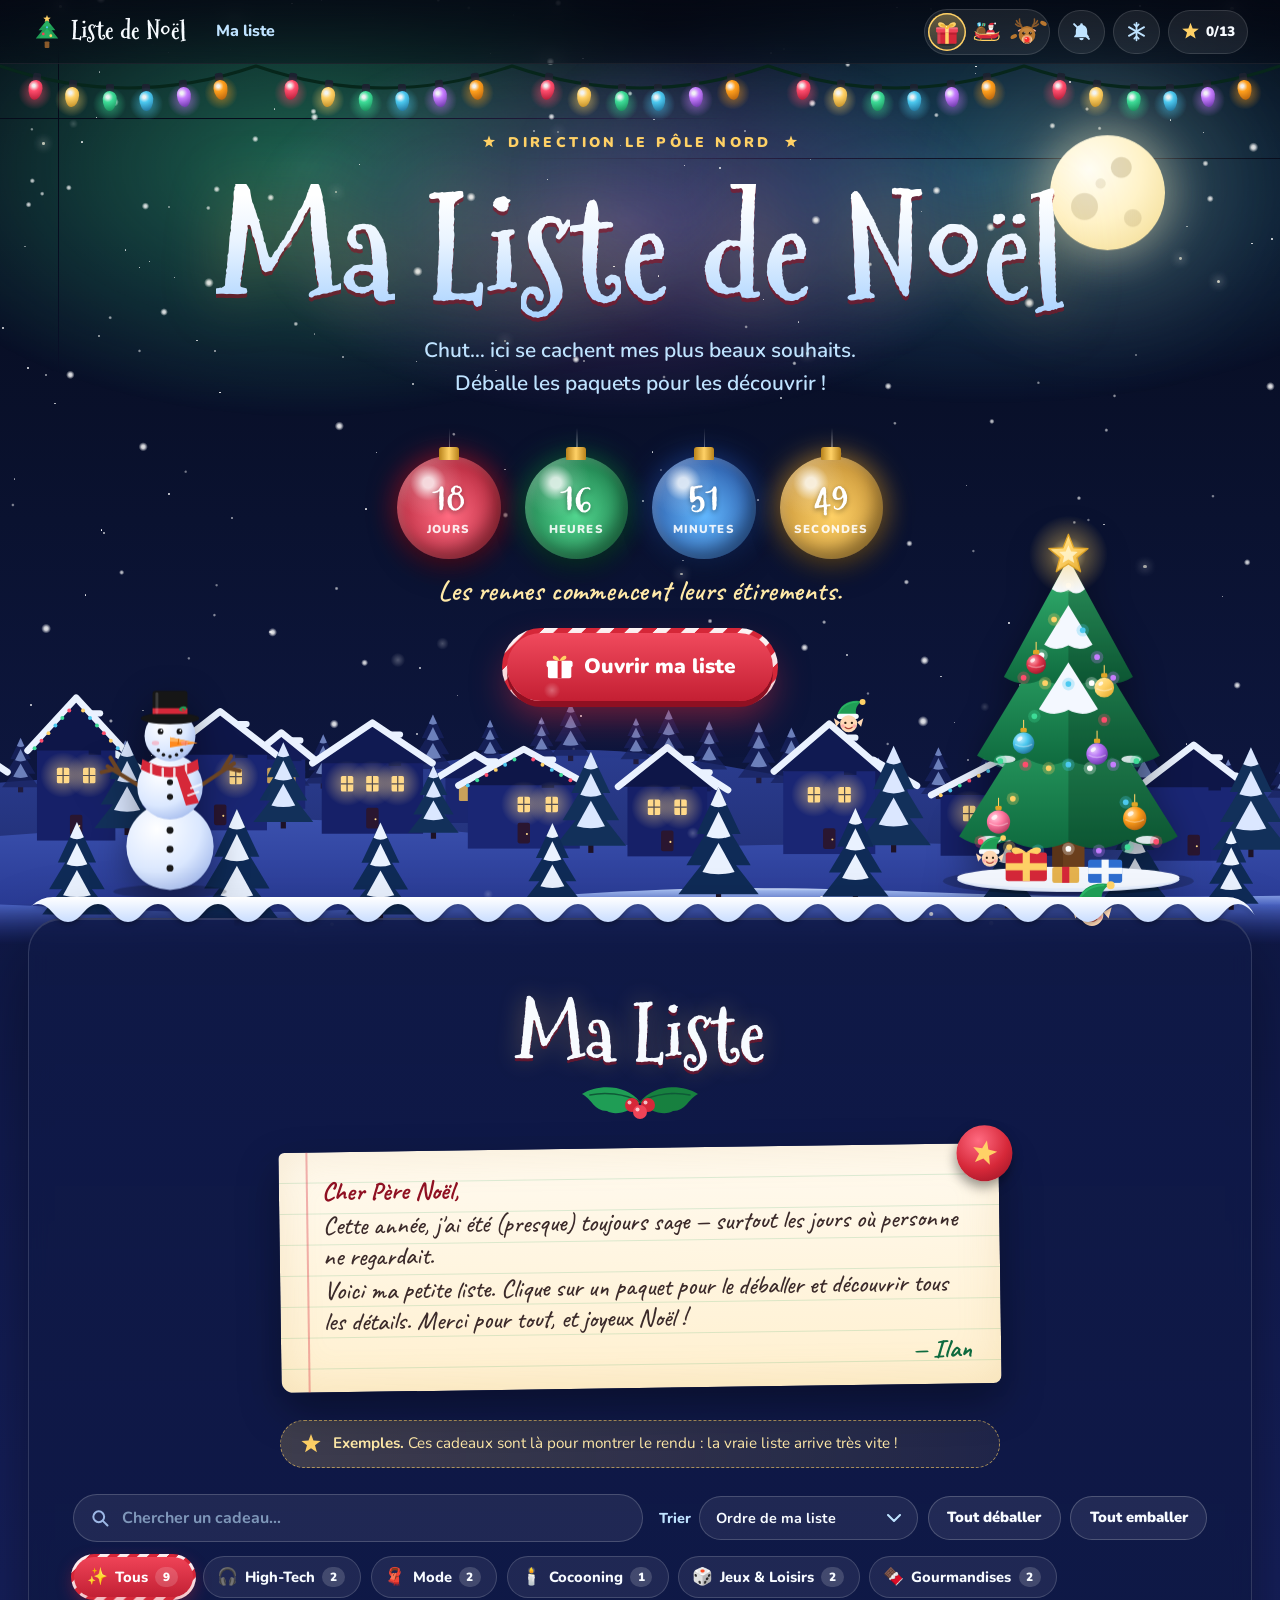
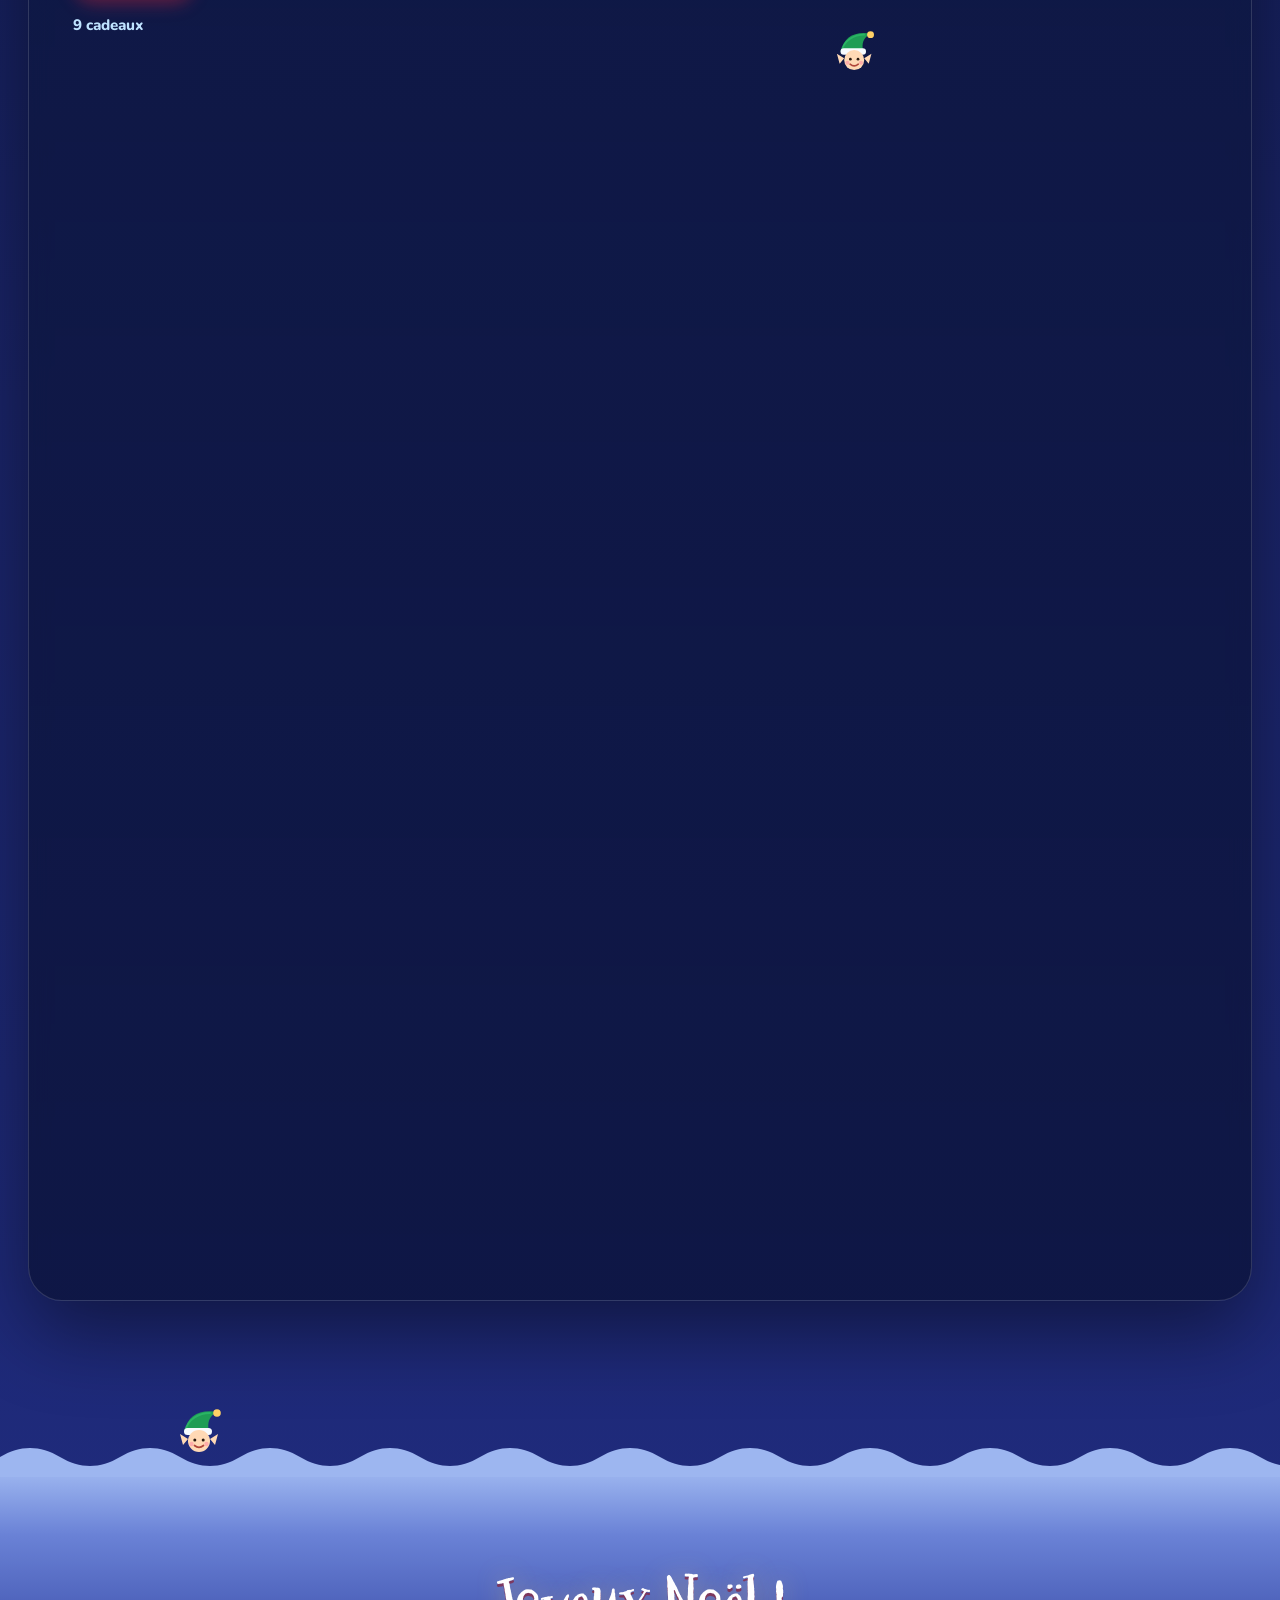
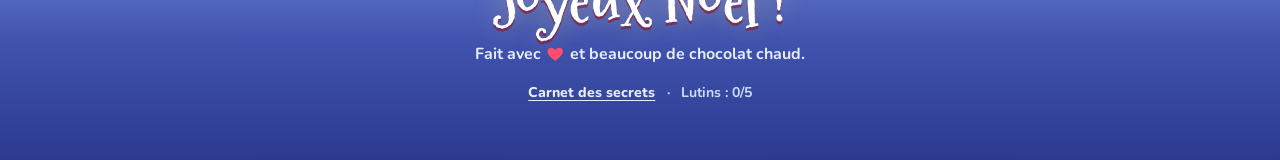
==== index.html @ bf103870 "add first elements" ====
<!doctype html>
<html lang="fr">
<head>
  <meta charset="utf-8">
  <meta name="viewport" content="width=device-width, initial-scale=1, viewport-fit=cover">
  <title>Ma Liste de Noël</title>
  <meta name="description" content="Ma liste de Noël version féerique : déballe les paquets pour découvrir mes envies !">
  <meta name="theme-color" content="#0a1230">
  <meta property="og:type" content="website">
  <meta property="og:locale" content="fr_FR">
  <meta property="og:title" content="Ma Liste de Noël">
  <meta property="og:description" content="Déballe les paquets pour découvrir mes envies de Noël !">
  <meta name="color-scheme" content="dark">
  <link rel="icon" type="image/svg+xml" href="assets/favicon.svg">

  <link rel="preload" href="assets/fonts/mountains-700.woff2" as="font" type="font/woff2" crossorigin>
  <link rel="preload" href="assets/fonts/nunito.woff2" as="font" type="font/woff2" crossorigin>
  <link rel="stylesheet" href="css/base.css">
  <link rel="stylesheet" href="css/scene.css">
  <link rel="stylesheet" href="css/ui.css">
  <script>document.documentElement.className += ' js';</script>
</head>
<body>
  <a class="skip-link" href="#liste">Aller directement à la liste</a>

  <!-- ============ DÉCOR DE FOND (fixe) ============ -->
  <div class="sky" aria-hidden="true">
    <div class="aurora"><i class="a1"></i><i class="a2"></i><i class="a3"></i></div>
    <div class="stars" id="stars"></div>
  </div>
  <canvas class="snow snow-back" id="snow-back" aria-hidden="true"></canvas>
  <div class="rudolph-glow" id="rudolph-glow" aria-hidden="true"></div>
  <div class="mood mood-grinch" id="mood-grinch" aria-hidden="true"></div>
  <div class="mood mood-disco" id="mood-disco" aria-hidden="true"></div>
  <div class="mood mood-blizzard" id="mood-blizzard" aria-hidden="true"></div>

  <!-- ============ BARRE DU HAUT ============ -->
  <header class="topbar" id="topbar">
    <a class="brand" href="#haut" aria-label="Retour en haut de la page">
      <span class="brand-ico" id="brand-ico" aria-hidden="true"></span>
      <span class="brand-txt">Liste de Noël</span>
    </a>

    <nav class="topnav" aria-label="Navigation principale">
      <a href="#liste" class="nav-link">Ma liste</a>
    </nav>

    <div class="tools">
      <div class="cursor-switch" role="radiogroup" aria-label="Choisir mon curseur">
        <button type="button" role="radio" aria-checked="false" data-cursor="gift" aria-label="Curseur : cadeau" title="Curseur : cadeau"></button>
        <button type="button" role="radio" aria-checked="false" data-cursor="sleigh" aria-label="Curseur : traîneau" title="Curseur : traîneau"></button>
        <button type="button" role="radio" aria-checked="false" data-cursor="reindeer" aria-label="Curseur : renne" title="Curseur : renne"></button>
      </div>
      <button type="button" class="tool" id="btn-sound" aria-pressed="false" aria-label="Activer le son" title="Son (clochettes)"></button>
      <button type="button" class="tool" id="btn-calm" aria-pressed="false" aria-label="Mode calme" title="Mode calme : réduit les animations"></button>
      <button type="button" class="tool tool-secrets" id="btn-secrets" aria-label="Ouvrir le carnet des secrets" title="Carnet des secrets">
        <span class="tool-ico" id="secrets-ico" aria-hidden="true"></span>
        <span class="tool-count" id="secrets-count">0/0</span>
      </button>
    </div>
  </header>
  <div class="garland" id="garland" aria-hidden="true"></div>

  <main id="contenu">
    <!-- ============ HÉROS ============ -->
    <section class="hero" id="haut" aria-labelledby="title">
      <div class="moon" id="moon" role="button" tabindex="0" aria-label="La lune" data-depth="-5" data-cursor-label="Touche-moi…">
        <span class="moon-sil" id="moon-sil" aria-hidden="true"></span>
      </div>

      <div class="hero-content">
        <p class="kicker">
          <span class="kicker-star" data-art="star"></span>
          <span id="kicker">Direction le pôle Nord</span>
          <span class="kicker-star" data-art="star"></span>
        </p>
        <h1 class="title" id="title">Ma Liste de Noël</h1>
        <p class="subtitle" id="subtitle">Chut… ici se cachent mes plus beaux souhaits.</p>

        <div class="countdown" id="countdown" role="timer" aria-label="Compte à rebours avant Noël"></div>
        <p class="count-msg" id="count-msg"></p>

        <div class="hero-cta">
          <a class="btn btn-candy" id="cta" href="#liste">
            <span class="btn-ico" data-art="giftIcon" aria-hidden="true"></span>
            <span>Ouvrir ma liste</span>
          </a>
        </div>
      </div>

      <div class="scene" id="scene">
        <div class="layer layer-village" id="layer-village" data-depth="6" aria-hidden="true"></div>
        <div class="prop prop-snowman" id="snowman" data-depth="16"></div>
        <div class="prop prop-tree" id="tree" data-depth="18"></div>
        <div class="bubble" id="bubble" role="status" aria-live="polite"></div>
      </div>
    </section>

    <!-- ============ LA LISTE ============ -->
    <section class="liste" id="liste" aria-labelledby="liste-titre">
      <div class="panel" id="panel">
        <div class="snowcap" aria-hidden="true"></div>
        <button type="button" class="elf elf-panel" data-elf="panel" aria-label="Un lutin se cache ici !"></button>

        <header class="panel-head reveal">
          <h2 class="h2" id="liste-titre">Ma Liste</h2>
          <div class="holly-divider" data-art="holly" aria-hidden="true"></div>
        </header>

        <div class="letter reveal" id="letter"></div>

        <div class="demo-banner" id="demo-banner" hidden></div>

        <div class="toolbar reveal" id="toolbar">
          <label class="search">
            <span class="sr-only">Chercher un cadeau</span>
            <span class="search-ico" data-art="search" aria-hidden="true"></span>
            <input type="search" id="q" placeholder="Chercher un cadeau…" autocomplete="off" spellcheck="false">
          </label>
          <div class="chips" id="chips" role="group" aria-label="Filtrer par catégorie"></div>
          <div class="tool-row">
            <label class="select">
              <span>Trier</span>
              <select id="sort">
                <option value="original">Ordre de ma liste</option>
                <option value="priorite">Mes plus grandes envies</option>
                <option value="prix-asc">Prix croissant</option>
                <option value="prix-desc">Prix décroissant</option>
                <option value="nom">De A à Z</option>
              </select>
            </label>
            <button type="button" class="btn btn-small btn-ghost" id="unwrap-all">Tout déballer</button>
            <button type="button" class="btn btn-small btn-ghost" id="wrap-all">Tout emballer</button>
          </div>
        </div>

        <p class="count" id="count" aria-live="polite"></p>
        <div class="grid" id="grid"></div>
        <div class="empty" id="empty" hidden></div>
      </div>
    </section>
  </main>

  <!-- ============ PIED DE PAGE ============ -->
  <footer class="footer" id="footer">
    <div class="footer-snow" aria-hidden="true"></div>
    <div class="footer-inner">
      <p class="footer-title">Joyeux Noël&nbsp;!</p>
      <p class="footer-text">Fait avec <span class="heart" data-art="heart" aria-label="amour"></span> et beaucoup de chocolat chaud.</p>
      <p class="footer-small">
        <button type="button" class="link" id="footer-secrets">Carnet des secrets</button>
        <span aria-hidden="true">·</span>
        <span id="elf-count">Lutins : 0/0</span>
      </p>
    </div>
    <button type="button" class="elf elf-footer" data-elf="footer" aria-label="Un lutin se cache ici !"></button>
  </footer>

  <button type="button" class="to-top" id="to-top" aria-label="Remonter en haut" data-cursor-label="Hop, là-haut !"></button>

  <!-- ============ COUCHES AVANT (neige, effets, messages) ============ -->
  <canvas class="snow snow-front" id="snow-front" aria-hidden="true"></canvas>
  <div class="flight" id="flight" aria-hidden="true"></div>
  <canvas id="fx" aria-hidden="true"></canvas>
  <div class="toasts" id="toasts" role="status" aria-live="polite"></div>

  <!-- Carnet des secrets : un calque classique (et non un <dialog> natif) pour que notre curseur reste visible devant -->
  <div class="secrets-overlay" id="secrets-overlay" hidden>
    <div class="secrets-backdrop" id="secrets-backdrop"></div>
    <section class="secrets" id="secrets-dialog" role="dialog" aria-modal="true" aria-labelledby="secrets-title" tabindex="-1">
      <header class="secrets-head">
        <h2 id="secrets-title">Carnet des secrets</h2>
        <button type="button" class="icon-btn" id="secrets-close" aria-label="Fermer le carnet">×</button>
      </header>
      <p class="secrets-intro">Le Père Noël a caché des surprises un peu partout sur ce site. Arriveras-tu à toutes les trouver&nbsp;?</p>
      <div class="secrets-progress">
        <div class="bar"><i id="secrets-bar"></i></div>
        <span id="secrets-progress-txt">0 / 0</span>
      </div>
      <ul class="secrets-list" id="secrets-list"></ul>
      <div class="secrets-foot">
        <button type="button" class="link" id="secrets-reset">Tout réinitialiser</button>
      </div>
    </section>
  </div>

  <noscript>
    <p class="noscript">Ce site féerique a besoin de JavaScript pour que la magie opère. Active-le et reviens&nbsp;! 🎄</p>
  </noscript>

  <!-- Contenu de la liste (le seul fichier à modifier) -->
  <script src="data/ma-liste.js"></script>
  <!-- Moteur du site -->
  <script src="js/core.js"></script>
  <script src="js/audio.js"></script>
  <script src="js/art.js"></script>
  <script src="js/fx.js"></script>
  <script src="js/cursor.js"></script>
  <script src="js/scene.js"></script>
  <script src="js/liste.js"></script>
  <script src="js/secrets.js"></script>
  <script src="js/main.js"></script>
</body>
</html>
---- css/base.css ----
/* ==========================================================================
   BASE — polices, couleurs, reset, accessibilité
   ========================================================================== */

/* Polices auto-hébergées (aucune requête externe) */
@font-face {
  font-family: 'Mountains of Christmas';
  font-style: normal; font-weight: 400; font-display: swap;
  src: url('../assets/fonts/mountains-400.woff2') format('woff2');
}
@font-face {
  font-family: 'Mountains of Christmas';
  font-style: normal; font-weight: 700; font-display: swap;
  src: url('../assets/fonts/mountains-700.woff2') format('woff2');
}
@font-face {
  font-family: 'Nunito';
  font-style: normal; font-weight: 400 900; font-display: swap;
  src: url('../assets/fonts/nunito.woff2') format('woff2');
}
@font-face {
  font-family: 'Caveat';
  font-style: normal; font-weight: 500 700; font-display: swap;
  src: url('../assets/fonts/caveat.woff2') format('woff2');
}

:root {
  /* Nuit */
  --night-0: #050914;
  --night-1: #0a1230;
  --night-2: #121c52;
  --night-3: #1a2468;
  --night-4: #202c80;

  /* Couleurs de Noël */
  --red: #d62839;
  --red-light: #ef4357;
  --red-deep: #8f1022;
  --green: #1f9d55;
  --green-deep: #0e5a37;
  --gold: #ffd166;
  --gold-deep: #e0a526;
  --snow: #f7fbff;
  --ice: #bfe3ff;
  --ice-dim: #9db8e6;
  --paper: #fff6e0;
  --ink: #0d1330;

  /* Verre dépoli */
  --glass: rgba(10, 18, 48, .58);
  --glass-strong: rgba(10, 18, 48, .82);
  --glass-line: rgba(255, 255, 255, .14);

  /* Typo */
  --font-title: 'Mountains of Christmas', 'Segoe Script', 'Comic Sans MS', cursive;
  --font-body: 'Nunito', system-ui, -apple-system, 'Segoe UI', Roboto, 'Helvetica Neue', Arial, sans-serif;
  --font-hand: 'Caveat', 'Segoe Print', 'Bradley Hand', cursive;

  --header-h: 64px;
  --radius: 22px;
  --ease-pop: cubic-bezier(.3, 1.5, .5, 1);
}

*, *::before, *::after { box-sizing: border-box; }

html {
  scroll-behavior: smooth;
  scroll-padding-top: calc(var(--header-h) + 24px);
  -webkit-text-size-adjust: 100%;
  background: var(--night-4);
}

body {
  margin: 0;
  min-height: 100vh;
  font-family: var(--font-body);
  font-size: 1rem;
  line-height: 1.55;
  color: var(--snow);
  /* Le ciel descend de la nuit noire jusqu'au bleu de la neige au crépuscule */
  background-color: var(--night-4);
  background-image: linear-gradient(180deg,
    var(--night-0) 0,
    var(--night-1) 520px,
    var(--night-2) 1150px,
    var(--night-3) 2000px,
    var(--night-4) 100%);
  background-repeat: no-repeat;
  overflow-x: hidden;
  -webkit-font-smoothing: antialiased;
  scrollbar-color: #3b4aa8 var(--night-1);
}

img, svg, canvas { display: block; max-width: 100%; }
button { font: inherit; color: inherit; background: none; border: 0; padding: 0; margin: 0; cursor: pointer; }
a { color: inherit; }
h1, h2, h3, p { margin: 0; }
ul { margin: 0; padding: 0; list-style: none; }

::selection { background: var(--gold); color: var(--ink); }

:focus-visible {
  outline: 3px solid var(--gold);
  outline-offset: 3px;
  border-radius: 8px;
}

.sr-only {
  position: absolute; width: 1px; height: 1px; margin: -1px; padding: 0;
  overflow: hidden; clip: rect(0 0 0 0); white-space: nowrap; border: 0;
}

.skip-link {
  position: fixed; left: 12px; top: -80px; z-index: 10001;
  background: var(--gold); color: var(--ink); font-weight: 800;
  padding: .7rem 1.1rem; border-radius: 999px; text-decoration: none;
  transition: top .2s;
}
.skip-link:focus { top: 12px; }

.noscript {
  position: fixed; inset: 0; z-index: 9999; display: grid; place-items: center;
  background: var(--night-1); color: var(--snow); text-align: center; padding: 2rem;
  font-size: 1.3rem;
}

/* --------------------------------------------------------------------------
   Curseur personnalisé : on ne cache le vrai curseur que si le nôtre est prêt
   -------------------------------------------------------------------------- */
html.has-cursor, html.has-cursor * { cursor: none !important; }
html.has-cursor input[type="search"],
html.has-cursor input[type="text"],
html.has-cursor textarea { cursor: text !important; }

/* --------------------------------------------------------------------------
   Mode calme : on coupe (presque) toutes les animations
   -------------------------------------------------------------------------- */
html.calm *, html.calm *::before, html.calm *::after {
  animation-duration: .001ms !important;
  animation-delay: 0s !important;
  animation-iteration-count: 1 !important;
  transition-duration: .001ms !important;
  transition-delay: 0s !important;
  scroll-behavior: auto !important;
}
---- css/scene.css ----
/* ==========================================================================
   SCENE — ciel étoilé, aurore, neige, village, sapin, guirlande, traîneau
   ========================================================================== */

/* ---------- Ciel (fixe, derrière tout) ---------- */
.sky { position: fixed; inset: 0; z-index: 0; pointer-events: none; overflow: hidden; }

.aurora { position: absolute; left: 0; right: 0; top: 0; height: 75vh; mix-blend-mode: screen; }
.aurora i { position: absolute; border-radius: 50%; will-change: transform, opacity; }
.aurora .a1 {
  left: -12%; top: -14%; width: 72vw; height: 58vh;
  background: radial-gradient(ellipse at 50% 50%, rgba(61, 220, 151, .42), rgba(61, 220, 151, 0) 68%);
  animation: aur1 22s ease-in-out infinite alternate;
}
.aurora .a2 {
  right: -16%; top: -8%; width: 78vw; height: 52vh;
  background: radial-gradient(ellipse at 50% 50%, rgba(76, 201, 240, .34), rgba(76, 201, 240, 0) 68%);
  animation: aur2 28s ease-in-out infinite alternate;
}
.aurora .a3 {
  left: 18%; top: 2%; width: 62vw; height: 46vh;
  background: radial-gradient(ellipse at 50% 50%, rgba(199, 125, 255, .3), rgba(199, 125, 255, 0) 68%);
  animation: aur3 34s ease-in-out infinite alternate;
}
@keyframes aur1 { 0% { transform: translate3d(-6%, 0, 0) scale(1, .9) rotate(-5deg); opacity: .5; } 100% { transform: translate3d(12%, 7%, 0) scale(1.2, 1.1) rotate(7deg); opacity: 1; } }
@keyframes aur2 { 0% { transform: translate3d(8%, 2%, 0) scale(1.1, 1) rotate(4deg); opacity: .9; } 100% { transform: translate3d(-12%, 8%, 0) scale(.9, 1.2) rotate(-6deg); opacity: .45; } }
@keyframes aur3 { 0% { transform: translate3d(-10%, 4%, 0) scale(1, 1) rotate(3deg); opacity: .4; } 100% { transform: translate3d(14%, -2%, 0) scale(1.25, .95) rotate(-4deg); opacity: .95; } }

.stars { position: absolute; inset: 0; }
.stars i {
  position: absolute; border-radius: 50%; background: #fff;
  opacity: var(--o, .8);
  animation: twinkle var(--d, 4s) ease-in-out infinite;
}
.stars i.big { box-shadow: 0 0 8px 2px rgba(255, 255, 255, .55); background: #fffbe6; }
@keyframes twinkle {
  0%, 100% { opacity: var(--o, .8); transform: scale(1); }
  50% { opacity: .12; transform: scale(.65); }
}

/* ---------- Neige (deux couches) ---------- */
.snow { position: fixed; left: 0; top: 0; width: 100%; height: 100%; pointer-events: none; }
.snow-back { z-index: 1; }
.snow-front { z-index: 40; }

/* Canvas des particules : au-dessus de tout, sans gêner les clics */
#fx { position: fixed; left: 0; top: 0; width: 100%; height: 100%; z-index: 60; pointer-events: none; }

main, .footer { position: relative; z-index: 2; }

/* ---------- Ambiances (easter eggs) ---------- */
.mood { position: fixed; inset: 0; pointer-events: none; opacity: 0; transition: opacity .9s ease; }
.mood.on { opacity: 1; }
.mood-grinch { z-index: 45; background: #35ff72; mix-blend-mode: color; }
.mood-grinch.on { opacity: .55; }
.mood-disco {
  z-index: 44; mix-blend-mode: screen;
  background:
    radial-gradient(circle at 12% 8%, rgba(255, 77, 109, .34), transparent 46%),
    radial-gradient(circle at 88% 14%, rgba(76, 201, 240, .34), transparent 46%),
    radial-gradient(circle at 50% 96%, rgba(255, 209, 102, .3), transparent 52%);
}
.mood-disco.on { animation: disco-hue .9s linear infinite; }
@keyframes disco-hue { from { filter: hue-rotate(0deg); } to { filter: hue-rotate(360deg); } }
.mood-blizzard {
  z-index: 46;
  background: radial-gradient(ellipse at 50% 45%, rgba(255, 255, 255, 0) 28%, rgba(222, 236, 255, .5) 100%);
}

.rudolph-glow {
  position: fixed; left: 0; top: 0; width: 560px; height: 560px; margin: -280px 0 0 -280px;
  z-index: 44; pointer-events: none; border-radius: 50%; mix-blend-mode: screen;
  background: radial-gradient(circle, rgba(255, 70, 70, .55) 0%, rgba(255, 40, 40, .22) 30%, rgba(255, 40, 40, 0) 66%);
  opacity: 0; transition: opacity .7s ease; will-change: transform;
}
.rudolph-glow.on { opacity: 1; animation: nose-flicker 1.4s ease-in-out infinite alternate; }
@keyframes nose-flicker { from { opacity: .75; } to { opacity: 1; } }

/* ---------- Lune ---------- */
.moon {
  position: absolute; z-index: 3;
  top: calc(var(--header-h) + clamp(52px, 8vh, 96px)); right: clamp(18px, 9vw, 160px);
  width: clamp(70px, 9vw, 128px); aspect-ratio: 1; border-radius: 50%; overflow: hidden;
  background: radial-gradient(circle at 34% 30%, #fffef5 0%, #fff3c9 48%, #f1d98c 100%);
  box-shadow: 0 0 40px 8px rgba(255, 244, 200, .38), 0 0 120px 40px rgba(255, 240, 190, .2);
  animation: moon-glow 6s ease-in-out infinite alternate;
  will-change: transform;
}
.moon::before {
  content: ''; position: absolute; inset: 0; border-radius: 50%;
  background:
    radial-gradient(circle at 62% 28%, rgba(160, 140, 90, .30) 0 9%, transparent 10%),
    radial-gradient(circle at 30% 62%, rgba(160, 140, 90, .26) 0 12%, transparent 13%),
    radial-gradient(circle at 72% 72%, rgba(160, 140, 90, .22) 0 7%, transparent 8%),
    radial-gradient(circle at 44% 42%, rgba(160, 140, 90, .16) 0 5%, transparent 6%);
}
@keyframes moon-glow { from { box-shadow: 0 0 36px 6px rgba(255, 244, 200, .3), 0 0 110px 36px rgba(255, 240, 190, .15); } to { box-shadow: 0 0 48px 12px rgba(255, 244, 200, .46), 0 0 140px 50px rgba(255, 240, 190, .24); } }
.moon-sil { position: absolute; inset: 0; display: block; }
.moon-sil svg { position: absolute; left: 0; top: 22%; width: 150%; max-width: none; transform: translateX(-130%); }
.moon-sil.go svg { animation: moon-pass 3.4s ease-in-out forwards; }
@keyframes moon-pass { 0% { transform: translateX(-130%) rotate(7deg); } 100% { transform: translateX(110%) rotate(-7deg); } }

/* ---------- Scène du bas de page d'accueil ---------- */
.scene { position: absolute; left: 0; right: 0; bottom: 0; height: clamp(260px, 46vh, 520px); pointer-events: none; z-index: 2; }
.layer { position: absolute; left: -3%; right: -3%; bottom: 0; height: 100%; will-change: transform;
  -webkit-mask-image: linear-gradient(to bottom, #000 90%, transparent 100%);
  mask-image: linear-gradient(to bottom, #000 90%, transparent 100%);
}
.village-svg { position: absolute; inset: 0; width: 100%; height: 100%; }
.layer .elf-g, .layer [data-elf] { pointer-events: auto; }

/* Les cadres du sapin et du bonhomme de neige ne captent pas les clics : seules leurs formes dessinées le font
   (sinon leurs coins vides bloqueraient ce qui se trouve derrière, comme un lutin sur un toit). */
.prop { position: absolute; pointer-events: none; will-change: transform; }
.prop svg * { pointer-events: auto; }
.prop-tree { right: clamp(6px, 6vw, 130px); bottom: 12%; width: clamp(140px, min(21vw, 38vh), 330px); }
.prop-snowman { left: clamp(6px, 7vw, 150px); bottom: 11.5%; width: clamp(92px, min(12.5vw, 23vh), 190px); }
.prop > svg { width: 100%; height: auto; overflow: visible; }
.tree-svg, .snowman-svg { filter: drop-shadow(0 12px 18px rgba(0, 0, 0, .4)); }

/* Village */
.win { animation: win-flicker 7s ease-in-out infinite; }
@keyframes win-flicker { 0%, 100% { opacity: 1; } 44% { opacity: .92; } 47% { opacity: .6; } 50% { opacity: 1; } 80% { opacity: .85; } }
.puff { fill: #cfdaf7; opacity: 0; transform-box: fill-box; transform-origin: center; animation: puff 5.2s ease-out infinite; }
@keyframes puff { 0% { opacity: 0; transform: translate(0, 0) scale(.5); } 12% { opacity: .55; } 100% { opacity: 0; transform: translate(18px, -56px) scale(2.5); } }
.bl { animation: bl 1.8s ease-in-out infinite; }
@keyframes bl { 0%, 100% { opacity: 1; } 50% { opacity: .22; } }
.sp { animation: dot-twinkle 3.4s ease-in-out infinite; }
@keyframes dot-twinkle { 0%, 100% { opacity: .12; } 50% { opacity: .95; } }

/* Sapin */
.tree-svg { cursor: pointer; transform-origin: 50% 100%; }
.tree-svg.shake { animation: tree-shake .85s ease-in-out; }
@keyframes tree-shake { 0%, 100% { transform: rotate(0); } 15% { transform: rotate(-3.2deg); } 30% { transform: rotate(2.8deg); } 45% { transform: rotate(-2.2deg); } 60% { transform: rotate(1.5deg); } 80% { transform: rotate(-.6deg); } }
.lt { animation: lt 2.4s ease-in-out var(--d, 0s) infinite; }
@keyframes lt { 0%, 100% { opacity: 1; } 50% { opacity: .18; } }
.bb { transform-box: fill-box; transform-origin: 50% 0; animation: bb-sway 4.8s ease-in-out infinite alternate; cursor: pointer; outline: none; transition: filter .2s; }
.bb:hover, .bb:focus-visible { filter: brightness(1.3) drop-shadow(0 0 5px rgba(255, 255, 255, .8)); }
.bb.ring { animation: bb-ring .9s ease-out; }
@keyframes bb-sway { from { transform: rotate(-3.5deg); } to { transform: rotate(3.5deg); } }
@keyframes bb-ring { 0% { transform: rotate(0); } 15% { transform: rotate(18deg) scale(1.2); } 35% { transform: rotate(-13deg) scale(1.1); } 55% { transform: rotate(7deg); } 75% { transform: rotate(-3deg); } 100% { transform: rotate(0); } }
.treestar { transform-box: fill-box; transform-origin: 50% 50%; animation: star-pulse 2.6s ease-in-out infinite; cursor: pointer; outline: none; }
.treestar.wish { animation: star-wish 1.1s ease-out; }
@keyframes star-pulse { 0%, 100% { transform: scale(1) rotate(0); } 50% { transform: scale(1.12) rotate(6deg); } }
@keyframes star-wish { 0% { transform: scale(1); } 30% { transform: scale(1.8) rotate(40deg); } 100% { transform: scale(1) rotate(0); } }
.star-halo { animation: halo 2.6s ease-in-out infinite; }
@keyframes halo { 0%, 100% { opacity: .55; } 50% { opacity: 1; } }

/* Bonhomme de neige */
.snowman-svg { cursor: pointer; transform-origin: 50% 100%; animation: sn-sway 6s ease-in-out infinite alternate; }
.snowman-svg.hop { animation: sn-hop .65s var(--ease-pop); }
@keyframes sn-sway { from { transform: rotate(-1.2deg); } to { transform: rotate(1.2deg); } }
@keyframes sn-hop { 0% { transform: translateY(0) scale(1, 1); } 25% { transform: translateY(0) scale(1.08, .9); } 55% { transform: translateY(-24px) scale(.95, 1.06); } 100% { transform: translateY(0) scale(1); } }
.sn-arm-r { transform-box: fill-box; transform-origin: 0% 100%; animation: sn-wave 4.5s ease-in-out infinite; }
@keyframes sn-wave { 0%, 58%, 100% { transform: rotate(0); } 66% { transform: rotate(-16deg); } 74% { transform: rotate(8deg); } 82% { transform: rotate(-12deg); } 90% { transform: rotate(4deg); } }
.snowman-svg:hover .sn-arm-r { animation-duration: .8s; }
.sn-tail { transform-box: fill-box; transform-origin: 0 0; animation: scarf 3s ease-in-out infinite alternate; }
@keyframes scarf { from { transform: rotate(-6deg); } to { transform: rotate(10deg); } }
.sn-eyes { transform-box: fill-box; transform-origin: center; animation: blink 5.5s infinite; }
@keyframes blink { 0%, 93%, 100% { transform: scaleY(1); } 96% { transform: scaleY(.1); } }
.sn-carrot { transform-box: fill-box; transform-origin: 0 50%; }
.sn-carrot.lost { animation: carrot-lost 2.6s ease-in-out; }
@keyframes carrot-lost {
  0% { transform: none; }
  14% { transform: translate(46px, -42px) rotate(38deg); }
  34% { transform: translate(120px, 70px) rotate(160deg); }
  54% { transform: translate(116px, 168px) rotate(230deg); }
  78% { transform: translate(60px, 58px) rotate(100deg); }
  100% { transform: none; }
}

.bubble {
  position: absolute; left: 56%; bottom: 98%; width: max-content; max-width: 220px; z-index: 6;
  padding: .6rem .85rem; border-radius: 16px; background: #fff; color: var(--ink);
  font-weight: 800; font-size: .9rem; line-height: 1.3; text-align: left;
  box-shadow: 0 8px 24px rgba(0, 0, 0, .4); pointer-events: none;
  opacity: 0; transform: translateY(8px) scale(.9); transform-origin: 0 100%;
  transition: opacity .25s ease, transform .35s var(--ease-pop);
}
.bubble::after { content: ''; position: absolute; left: 22px; bottom: -9px; border: 10px solid transparent; border-top-color: #fff; border-bottom: 0; }
.bubble.show { opacity: 1; transform: none; }

/* ---------- Guirlande lumineuse ---------- */
.garland { position: fixed; left: 0; right: 0; top: var(--header-h); height: 70px; z-index: 49; pointer-events: none; }
.garland svg { position: absolute; left: 0; top: 0; overflow: visible; max-width: none; }
.garland .wire { fill: none; stroke: #07261b; stroke-width: 3; stroke-linecap: round; }
.bulb {
  position: absolute; width: 16px; height: 24px; margin-left: -8px; pointer-events: auto;
  transform-origin: 50% 0; transform: rotate(var(--rot, 0deg)) scale(.2); opacity: 0;
  transition: transform .7s var(--ease-pop), opacity .4s ease;
}
body.ready .bulb { transform: rotate(var(--rot, 0deg)) scale(1); opacity: 1; transition-delay: calc(var(--i) * 28ms + 1s); }
.bulb::before { content: ''; position: absolute; left: 50%; top: -4px; width: 8px; height: 8px; margin-left: -4px; background: #1c2230; border-radius: 2px 2px 1px 1px; }
.bulb::after {
  content: ''; position: absolute; left: 1px; top: 3px; width: 14px; height: 20px;
  border-radius: 50% 50% 50% 50% / 38% 38% 62% 62%;
  background: radial-gradient(circle at 36% 30%, rgba(255, 255, 255, .92) 0 8%, var(--c) 32%, var(--c2) 100%);
}
.bulb .glow { position: absolute; left: -11px; top: -3px; width: 38px; height: 38px; border-radius: 50%; background: radial-gradient(circle, var(--c) 0%, transparent 62%); opacity: .6; mix-blend-mode: screen; pointer-events: none; }
.bulb.pop { animation: bulb-pop .55s var(--ease-pop); }
@keyframes bulb-pop { 40% { transform: rotate(var(--rot, 0deg)) scale(1.7); } }

.garland[data-mode="twinkle"] .glow { animation: tw 2.4s ease-in-out calc(var(--r) * -1s) infinite; }
.garland[data-mode="chase"] .glow { animation: chase 1.2s linear calc(var(--k) * -.3s) infinite; }
.garland[data-mode="steady"] .glow { opacity: .75; animation: none; }
.garland[data-mode="disco"] .bulb { animation: bulb-hue .9s linear calc(var(--r) * -1s) infinite; }
.garland[data-mode="disco"] .glow { animation: disco-flash .45s steps(1) calc(var(--r) * -1s) infinite; }
@keyframes tw { 0%, 100% { opacity: .8; } 50% { opacity: .15; } }
@keyframes chase { 0%, 22% { opacity: .95; } 26%, 100% { opacity: .08; } }
@keyframes disco-flash { 0% { opacity: 1; transform: scale(1.5); } 50% { opacity: .1; transform: scale(.7); } }
@keyframes bulb-hue { from { filter: hue-rotate(0deg); } to { filter: hue-rotate(360deg); } }

/* ---------- Traîneau du Père Noël ---------- */
.flight { position: fixed; left: 0; top: 0; z-index: 47; pointer-events: none; }
.flight-svg { display: block; position: absolute; left: 0; top: 0; overflow: visible; max-width: none; height: auto; pointer-events: auto; will-change: transform; filter: drop-shadow(0 8px 12px rgba(0, 0, 0, .4)); }
.nose-glow { animation: halo 1.2s ease-in-out infinite; }
.flight-svg.is-sil { filter: none; }

.shoot {
  position: fixed; z-index: 3; width: 150px; height: 2px; border-radius: 2px; pointer-events: none;
  transform-origin: 0 50%; background: linear-gradient(90deg, rgba(255, 255, 255, 0), rgba(255, 255, 255, .95));
  box-shadow: 0 0 10px 2px rgba(255, 255, 255, .45);
}

.skygift {
  position: fixed; left: 0; top: 0; z-index: 48; width: 58px; height: 58px; padding: 0;
  will-change: transform; filter: drop-shadow(0 8px 10px rgba(0, 0, 0, .45));
}
.skygift .spr { width: 100%; height: 100%; animation: gift-hint 1.4s ease-in-out infinite; }
.skygift.leaving { animation: gift-leave 1s ease-in forwards; }
@keyframes gift-hint { 0%, 100% { transform: scale(1); } 50% { transform: scale(1.12); } }
@keyframes gift-leave { to { opacity: 0; } }

/* ---------- Le grincheux vert ---------- */
.grinch { position: fixed; left: 50%; bottom: 0; z-index: 46; width: min(62vw, 380px); pointer-events: none; transform: translate(-50%, 108%); transition: transform .9s var(--ease-pop); }
.grinch.up { transform: translate(-50%, 6%); }
.grinch svg { width: 100%; height: auto; }
.grinch.up svg { transform-origin: 50% 100%; animation: grinch-peek 1.5s ease-in-out infinite alternate; }
@keyframes grinch-peek { from { transform: rotate(-3.5deg); } to { transform: rotate(3.5deg); } }

/* ---------- Lutins cachés ---------- */
.elf { position: absolute; padding: 0; width: 46px; height: 50px; transform-origin: 50% 100%; z-index: 1; }
.elf svg { width: 100%; height: 100%; overflow: visible; }
.elf-svg { overflow: visible; }
.elf-g { cursor: pointer; transform-box: fill-box; transform-origin: 50% 100%; }
.elf-bell { animation: bell-glint 7s ease-in-out infinite; transform-box: fill-box; transform-origin: center; }
@keyframes bell-glint { 0%, 86%, 100% { filter: none; transform: scale(1); } 91% { filter: drop-shadow(0 0 5px #fff) brightness(1.6); transform: scale(1.35); } 96% { filter: drop-shadow(0 0 2px #fff); transform: scale(1); } }
.elf.hop, .elf-g.hop { animation: elf-hop .7s var(--ease-pop); }
@keyframes elf-hop { 0% { transform: translateY(0); } 35% { transform: translateY(-18px) rotate(-8deg); } 70% { transform: translateY(0) rotate(5deg); } 100% { transform: none; } }
.elf.found svg, .elf-g.found { filter: drop-shadow(0 0 6px rgba(255, 209, 102, .95)); }
.elf-panel { top: -40px; right: 11%; z-index: 0; }
.elf-footer { top: 6px; left: 14%; width: 44px; height: 48px; z-index: 1; }
/* Le lutin des paquets se glisse derrière le 3e cadeau : seul son bonnet dépasse du bord du haut */
.elf-card { top: -25px; right: 15%; width: 40px; height: 44px; z-index: -1; }

@media (max-width: 640px) {
  .moon { top: calc(var(--header-h) + 4px); right: 10px; width: 52px; }
  .prop-tree { width: clamp(168px, 46vw, 230px); }
}
---- css/ui.css ----
/* ==========================================================================
   UI — barre du haut, héros, liste, cartes-cadeaux, pied de page, curseur
   ========================================================================== */

/* ---------- Animations utilitaires ---------- */
@keyframes rise { from { opacity: 0; transform: translateY(26px); } to { opacity: 1; transform: none; } }
@keyframes spin { to { transform: rotate(360deg); } }
@keyframes stripes { to { background-position: 28.28px 0; } }
@keyframes pulse { 0%, 100% { transform: scale(1); } 50% { transform: scale(1.06); } }

.reveal { transition: opacity .8s ease, transform .9s var(--ease-pop); }
.js .reveal:not(.gift) { opacity: 0; transform: translateY(26px); }
.js .reveal:not(.gift).in { opacity: 1; transform: none; }

/* ==========================================================================
   BARRE DU HAUT
   ========================================================================== */
.topbar {
  position: fixed; top: 0; left: 0; right: 0; height: var(--header-h); z-index: 50;
  display: flex; align-items: center; gap: .9rem;
  padding: 0 clamp(12px, 3vw, 32px);
  background: linear-gradient(180deg, rgba(5, 9, 20, .8), rgba(5, 9, 20, .4));
  -webkit-backdrop-filter: blur(10px); backdrop-filter: blur(10px);
  border-bottom: 1px solid rgba(255, 255, 255, .08);
  transition: background .3s, box-shadow .3s;
}
.topbar.scrolled { background: rgba(6, 11, 30, .86); box-shadow: 0 10px 30px rgba(0, 0, 0, .35); }
.garland { transition: opacity .5s ease; }
.topbar.scrolled ~ .garland { opacity: .42; }

.brand { display: flex; align-items: center; gap: .55rem; text-decoration: none; color: var(--snow); font-family: var(--font-title); font-weight: 700; font-size: 1.55rem; line-height: 1; white-space: nowrap; }
.brand-ico { width: 30px; height: 34px; transition: transform .4s var(--ease-pop); }
.brand-ico svg { width: 100%; height: 100%; }
.brand:hover .brand-ico { transform: rotate(-10deg) scale(1.12); }

.nav-link { display: inline-block; padding: .5rem 1rem; border-radius: 999px; text-decoration: none; font-weight: 800; color: var(--ice); transition: background .2s, color .2s; }
.nav-link:hover { background: rgba(255, 255, 255, .1); color: #fff; }

.tools { margin-left: auto; display: flex; align-items: center; gap: .5rem; }

.cursor-switch { display: flex; gap: 2px; padding: 3px; border-radius: 999px; background: rgba(255, 255, 255, .08); border: 1px solid rgba(255, 255, 255, .12); }
.cursor-switch button { width: 38px; height: 38px; border-radius: 50%; display: grid; place-items: center; transition: background .2s, transform .25s var(--ease-pop); }
.cursor-switch button svg { width: 28px; height: 28px; overflow: visible; }
.cursor-switch button:hover { transform: translateY(-2px) scale(1.08); background: rgba(255, 255, 255, .12); }
.cursor-switch button.is-on { background: linear-gradient(180deg, rgba(255, 209, 102, .34), rgba(255, 209, 102, .1)); box-shadow: inset 0 0 0 1.5px var(--gold); }

.tool { height: 44px; min-width: 44px; padding: 0 .75rem; border-radius: 999px; display: inline-flex; align-items: center; justify-content: center; gap: .4rem; background: rgba(255, 255, 255, .08); border: 1px solid rgba(255, 255, 255, .12); color: var(--ice); transition: background .2s, color .2s, transform .25s var(--ease-pop), box-shadow .3s; }
.tool svg { width: 21px; height: 21px; }
.tool:hover { background: rgba(255, 255, 255, .16); color: #fff; transform: translateY(-2px); }
.tool[aria-pressed="true"] { background: linear-gradient(180deg, rgba(255, 209, 102, .3), rgba(255, 209, 102, .1)); color: var(--gold); border-color: rgba(255, 209, 102, .6); }
.tool .slash { opacity: 0; transition: opacity .2s; }
#btn-sound[aria-pressed="false"] .slash, #btn-calm[aria-pressed="true"] .slash { opacity: 1; }
.tool-secrets { color: var(--gold); }
.tool-secrets .tool-ico svg { width: 19px; height: 19px; display: block; }
.tool-count { font-weight: 900; font-size: .85rem; color: var(--snow); font-variant-numeric: tabular-nums; }
.tool-secrets.has-all { box-shadow: 0 0 22px rgba(255, 209, 102, .65); border-color: var(--gold); }

/* ==========================================================================
   HÉROS
   ========================================================================== */
.hero {
  position: relative; display: flex; justify-content: center;
  min-height: 100vh; min-height: 100svh;
  padding: calc(var(--header-h) + clamp(46px, 7.5vh, 90px)) 18px clamp(150px, 27vh, 300px);
  overflow: hidden;
}
.hero-content { position: relative; z-index: 5; display: flex; flex-direction: column; align-items: center; text-align: center; max-width: 1000px; pointer-events: none; }
/* Le bloc d'accueil laisse passer les clics (sinon il cache le décor derrière, lutins compris) */
.hero-content > * { pointer-events: auto; }
.js .hero-content > * { opacity: 0; }
body.ready .hero-content > * { opacity: 1; animation: rise .95s var(--ease-pop) both; }
body.ready .hero-content > :nth-child(1) { animation-delay: .1s; }
body.ready .hero-content > :nth-child(2) { animation-delay: .25s; }
body.ready .hero-content > :nth-child(3) { animation-delay: .5s; }
body.ready .hero-content > :nth-child(4) { animation-delay: .65s; }
body.ready .hero-content > :nth-child(5) { animation-delay: .8s; }
body.ready .hero-content > :nth-child(6) { animation-delay: .95s; }

.kicker { display: inline-flex; align-items: center; gap: .8rem; font-weight: 900; letter-spacing: .24em; text-transform: uppercase; font-size: clamp(.7rem, 1.6vw, .88rem); color: var(--gold); }
.kicker-star { width: 14px; height: 14px; display: block; animation: spin 9s linear infinite; }
.kicker-star svg { width: 100%; height: 100%; }

.title {
  font-family: var(--font-title); font-weight: 700; font-size: clamp(3.2rem, min(11.5vw, 15.5vh), 9rem); line-height: .96;
  margin: .22em 0 .06em;
  filter: drop-shadow(0 4px 0 rgba(143, 16, 34, .6)) drop-shadow(0 0 30px rgba(255, 209, 102, .3));
}
.word { display: inline-block; white-space: nowrap; }
.ltr {
  display: inline-block; cursor: default;
  background: linear-gradient(180deg, #ffffff 8%, #eaf4ff 42%, #a8d2ff 100%);
  -webkit-background-clip: text; background-clip: text;
  -webkit-text-fill-color: transparent; color: transparent;
  transition: transform .35s var(--ease-pop);
}
.ltr:hover { transform: translateY(-.14em) rotate(-5deg) scale(1.1); }
body.ready .ltr { animation: ltr-in 1s var(--ease-pop) backwards; animation-delay: calc(var(--i) * 60ms + .45s); }
.title.settled .ltr { animation: none; }
body.ready .title .ltr.bump { animation: ltr-bump .65s var(--ease-pop); }
@keyframes ltr-in { from { opacity: 0; transform: translateY(-1.4em) rotate(-18deg) scale(.5); } }
@keyframes ltr-bump { 0% { transform: none; } 30% { transform: translateY(-.28em) rotate(8deg) scale(1.2); } 60% { transform: translateY(.04em) rotate(-4deg); } 100% { transform: none; } }

.subtitle { max-width: 36ch; margin-top: .5rem; font-size: clamp(1.02rem, 2.2vw, 1.3rem); font-weight: 600; color: var(--ice); text-wrap: balance; }

.countdown { display: flex; justify-content: center; gap: clamp(8px, 2.2vw, 24px); margin-top: clamp(.8rem, 3vh, 2rem); padding-top: 30px; }
.bauble { position: relative; width: clamp(62px, min(15vw, 11.5vh), 106px); transform-origin: 50% -28px; animation: swing var(--sw, 4s) ease-in-out var(--dl, 0s) infinite alternate; }
.bauble::before { content: ''; position: absolute; left: 50%; bottom: calc(100% - 4px); width: 1.5px; height: 32px; background: linear-gradient(rgba(255, 255, 255, 0), rgba(255, 255, 255, .55)); }
.bauble-cap { position: absolute; left: 50%; top: -9px; z-index: 2; width: 20px; height: 13px; margin-left: -10px; border-radius: 3px 3px 1px 1px; background: linear-gradient(90deg, #b8821a, #ffd166, #b8821a); }
.bauble-body {
  display: flex; flex-direction: column; align-items: center; justify-content: center; aspect-ratio: 1; border-radius: 50%;
  background:
    radial-gradient(circle at 30% 26%, rgba(255, 255, 255, .8) 0 5%, rgba(255, 255, 255, .12) 17%, transparent 33%),
    radial-gradient(circle at 50% 58%, var(--c1), var(--c2) 100%);
  box-shadow: inset -7px -9px 16px rgba(0, 0, 0, .35), inset 4px 4px 10px rgba(255, 255, 255, .2), 0 12px 28px rgba(0, 0, 0, .42), 0 0 28px var(--c2);
}
.bauble b { font-family: var(--font-title); font-weight: 700; font-size: clamp(1.5rem, 4.7vw, 2.7rem); line-height: 1; color: #fff; text-shadow: 0 2px 5px rgba(0, 0, 0, .4); font-variant-numeric: tabular-nums; }
.bauble b.tick { animation: tick .5s var(--ease-pop); }
.bauble i { font-style: normal; font-size: clamp(.52rem, 1.4vw, .72rem); font-weight: 900; letter-spacing: .1em; text-transform: uppercase; color: rgba(255, 255, 255, .88); margin-top: .1rem; }
@keyframes swing { from { transform: rotate(-3.5deg); } to { transform: rotate(3.5deg); } }
@keyframes tick { 0% { transform: scale(1.28); } 100% { transform: none; } }
.xmas-banner { font-family: var(--font-title); font-weight: 700; font-size: clamp(2.4rem, 9vw, 5.4rem); color: var(--gold); text-shadow: 0 0 34px rgba(255, 209, 102, .7), 0 4px 0 rgba(143, 16, 34, .6); animation: pulse 1.8s ease-in-out infinite; }

.count-msg { margin-top: .9rem; font-family: var(--font-hand); font-weight: 600; font-size: clamp(1.35rem, 3.3vw, 1.8rem); line-height: 1.2; color: #ffe9a8; min-height: 1.3em; }
.hero-cta { margin-top: clamp(.7rem, 2.4vh, 1.6rem); }

/* ==========================================================================
   BOUTONS
   ========================================================================== */
.btn { display: inline-flex; align-items: center; justify-content: center; gap: .6rem; font-weight: 900; line-height: 1; text-decoration: none; border-radius: 999px; user-select: none; transition: transform .25s var(--ease-pop), box-shadow .2s, background .2s; }

.btn-candy {
  position: relative; isolation: isolate; padding: 1.15rem 2.3rem; font-size: clamp(1.05rem, 2.4vw, 1.3rem); color: #fff;
}
.btn-candy::before {
  content: ''; position: absolute; inset: -5px; z-index: -2; border-radius: inherit;
  background: repeating-linear-gradient(-45deg, #ffffff 0 10px, #d62839 10px 20px); background-size: 28.28px 28.28px;
  animation: stripes 1s linear infinite; animation-play-state: paused;
}
.btn-candy::after {
  content: ''; position: absolute; inset: 0; z-index: -1; border-radius: inherit;
  background: linear-gradient(180deg, #f04a5d, #c41f33);
  box-shadow: 0 6px 0 #8f1022, 0 16px 34px rgba(214, 40, 57, .5);
  transition: box-shadow .2s;
}
.btn-candy:hover { transform: translateY(-3px) scale(1.04); }
.btn-candy:hover::before { animation-play-state: running; }
.btn-candy:hover::after { box-shadow: 0 9px 0 #8f1022, 0 20px 40px rgba(214, 40, 57, .6); }
.btn-candy:active { transform: translateY(4px); }
.btn-candy:active::after { box-shadow: 0 2px 0 #8f1022, 0 8px 18px rgba(214, 40, 57, .5); }
.btn-ico { width: 1.5em; height: 1.5em; display: block; animation: wiggle 2.4s ease-in-out infinite; }
.btn-ico svg { width: 100%; height: 100%; }
@keyframes wiggle { 0%, 70%, 100% { transform: rotate(0); } 76% { transform: rotate(-14deg); } 84% { transform: rotate(12deg); } 92% { transform: rotate(-6deg); } }

.btn-small { height: 44px; padding: 0 1.15rem; font-size: .92rem; }
.btn-ghost { background: rgba(255, 255, 255, .08); border: 1.5px solid rgba(255, 255, 255, .2); color: var(--snow); }
.btn-ghost:hover { background: rgba(255, 255, 255, .17); transform: translateY(-2px); }
.btn-green { background: linear-gradient(180deg, #2bb86e, #168044); color: #fff; box-shadow: 0 4px 0 #0c5a30, 0 10px 20px rgba(14, 90, 55, .4); }
.btn-green:hover { transform: translateY(-2px); }
.btn-green:active { transform: translateY(3px); box-shadow: 0 1px 0 #0c5a30; }
.btn-arrow { width: 1.1em; height: 1.1em; display: block; }
.btn-arrow svg { width: 100%; height: 100%; }

/* ==========================================================================
   LA LISTE
   ========================================================================== */
.liste { position: relative; z-index: 3; margin-top: -26px; padding: 0 clamp(12px, 3vw, 28px) 70px; }

.panel {
  position: relative; max-width: 1240px; margin: 0 auto;
  padding: clamp(50px, 7vw, 78px) clamp(14px, 3.5vw, 44px) clamp(26px, 4vw, 46px);
  border-radius: 34px;
  background: linear-gradient(180deg, rgba(15, 25, 70, .8), rgba(10, 17, 52, .74));
  -webkit-backdrop-filter: blur(10px); backdrop-filter: blur(10px);
  border: 1px solid var(--glass-line);
  box-shadow: 0 30px 80px rgba(0, 0, 0, .45), inset 0 1px 0 rgba(255, 255, 255, .12);
}
.snowcap {
  position: absolute; left: -6px; right: -6px; top: -22px; height: 36px; z-index: 3; pointer-events: none; border-radius: 30px 30px 0 0;
  background: url("data:image/svg+xml,%3Csvg xmlns='http://www.w3.org/2000/svg' width='120' height='36' viewBox='0 0 120 36'%3E%3Cdefs%3E%3ClinearGradient id='g' x1='0' y1='0' x2='0' y2='1'%3E%3Cstop offset='0' stop-color='%23ffffff'/%3E%3Cstop offset='1' stop-color='%23c9ddff'/%3E%3C/linearGradient%3E%3C/defs%3E%3Cpath d='M0 0H120V16C110 28 100 28 90 16S70 4 60 16S40 28 30 16S10 4 0 16Z' fill='url(%23g)'/%3E%3C/svg%3E") repeat-x left top / 120px 36px;
  filter: drop-shadow(0 3px 2px rgba(0, 0, 0, .25));
}

.panel-head { text-align: center; margin-bottom: 1rem; }
.h2 { font-family: var(--font-title); font-weight: 700; font-size: clamp(2.8rem, 7.5vw, 4.8rem); line-height: 1; color: var(--snow); text-shadow: 0 3px 0 rgba(143, 16, 34, .6), 0 0 26px rgba(255, 209, 102, .32); }
.holly-divider { display: flex; justify-content: center; margin-top: .3rem; }

/* Lettre au Père Noël */
.letter { max-width: 720px; margin: 1.6rem auto 2rem; }
.letter[hidden] { display: none; }
.letter-paper {
  position: relative; padding: 1.5rem 1.8rem 1.3rem 2.7rem; color: #3b2a2a; transform: rotate(-.8deg);
  font-family: var(--font-hand); font-weight: 500; font-size: clamp(1.3rem, 2.8vw, 1.6rem); line-height: 31px;
  background: repeating-linear-gradient(180deg, transparent 0 30px, rgba(31, 157, 85, .16) 30px 31px), linear-gradient(180deg, #fffaf0, #fff0cf);
  border-radius: 6px 14px 8px 12px;
  box-shadow: 0 18px 40px rgba(0, 0, 0, .35), inset 0 0 44px rgba(210, 170, 90, .2);
}
.letter-paper::before { content: ''; position: absolute; left: 1.7rem; top: 0; bottom: 0; width: 2px; background: rgba(214, 40, 57, .35); }
.letter-paper p + p { margin-top: .2rem; }
.letter-hello { font-weight: 700; color: #8f1022; }
.letter-sign { text-align: right; font-weight: 700; color: #0e6b3f; }
.seal { position: absolute; right: -14px; top: -18px; width: 56px; height: 56px; border-radius: 50%; display: grid; place-items: center; color: #ffd166; background: radial-gradient(circle at 35% 30%, #ff6b81, #d62839 55%, #8f1022); box-shadow: 0 6px 12px rgba(0, 0, 0, .4); transform: rotate(12deg); }
.seal svg { width: 28px; height: 28px; }

.demo-banner { display: flex; align-items: center; gap: .7rem; max-width: 720px; margin: 0 auto 1.6rem; padding: .7rem 1.2rem; border-radius: 999px; font-size: .95rem; color: #ffe9a8; background: linear-gradient(90deg, rgba(255, 209, 102, .2), rgba(255, 209, 102, .07)); border: 1px dashed rgba(255, 209, 102, .6); }
.demo-banner[hidden] { display: none; }
.demo-star { width: 22px; height: 22px; flex: none; color: var(--gold); animation: spin 8s linear infinite; }
.demo-star svg { width: 100%; height: 100%; }

/* Barre d'outils */
.toolbar { display: grid; grid-template-columns: minmax(0, 1fr) auto; grid-template-areas: "search tools" "chips chips"; gap: .9rem 1rem; align-items: center; margin-bottom: 1rem; }
.toolbar[hidden] { display: none; }
.search { grid-area: search; position: relative; display: block; }
.search-ico { position: absolute; left: 17px; top: 50%; width: 20px; height: 20px; transform: translateY(-50%); color: var(--ice-dim); pointer-events: none; }
.search-ico svg { width: 100%; height: 100%; }
.search input { width: 100%; height: 48px; padding: 0 1.2rem 0 3rem; border-radius: 999px; border: 1.5px solid rgba(255, 255, 255, .18); background: rgba(255, 255, 255, .07); color: var(--snow); font: inherit; font-weight: 700; outline: none; transition: border-color .2s, box-shadow .2s, background .2s; }
.search input::placeholder { color: rgba(191, 227, 255, .6); }
.search input:focus { border-color: var(--gold); box-shadow: 0 0 0 4px rgba(255, 209, 102, .18); background: rgba(255, 255, 255, .1); }
.tool-row { grid-area: tools; display: flex; flex-wrap: wrap; gap: .6rem; align-items: center; justify-content: flex-end; }
.select { display: inline-flex; align-items: center; gap: .5rem; font-weight: 800; font-size: .9rem; color: var(--ice); }
.select select {
  height: 44px; padding: 0 2.2rem 0 1rem; border-radius: 999px; border: 1.5px solid rgba(255, 255, 255, .18); color: var(--snow);
  font: inherit; font-weight: 700; appearance: none; -webkit-appearance: none; cursor: pointer; outline: none;
  background: rgba(255, 255, 255, .07) url("data:image/svg+xml,%3Csvg xmlns='http://www.w3.org/2000/svg' width='14' height='8' viewBox='0 0 14 8'%3E%3Cpath d='M1 1l6 6 6-6' fill='none' stroke='%23bfe3ff' stroke-width='2' stroke-linecap='round' stroke-linejoin='round'/%3E%3C/svg%3E") no-repeat right 1rem center;
}
.select select:focus { border-color: var(--gold); box-shadow: 0 0 0 4px rgba(255, 209, 102, .18); }
.select select option { background: #141d4d; color: #fff; }

.chips { grid-area: chips; display: flex; flex-wrap: wrap; gap: .6rem; }
.chip {
  position: relative; isolation: isolate; display: inline-flex; align-items: center; gap: .45rem; height: 42px; padding: 0 .95rem 0 .8rem;
  border-radius: 999px; font-weight: 800; font-size: .92rem; color: var(--snow);
  background: rgba(255, 255, 255, .07); border: 1.5px solid rgba(255, 255, 255, .16);
  transition: transform .25s var(--ease-pop), background .2s, border-color .2s;
}
.chip b { font-size: .74rem; font-weight: 900; padding: .05rem .48rem; border-radius: 999px; background: rgba(255, 255, 255, .16); }
.chip-emoji { font-size: 1.05rem; line-height: 1; }
.chip:hover { transform: translateY(-2px) rotate(-1deg); background: rgba(255, 255, 255, .14); }
.chip.is-active { color: #fff; border-color: transparent; background: transparent; }
.chip.is-active::before { content: ''; position: absolute; inset: -3px; z-index: -2; border-radius: inherit; background: repeating-linear-gradient(-45deg, #ffffff 0 7px, #d62839 7px 14px); background-size: 19.8px 19.8px; animation: stripes .8s linear infinite; }
.chip.is-active::after { content: ''; position: absolute; inset: 0; z-index: -1; border-radius: inherit; background: linear-gradient(180deg, #ef4357, #c22034); box-shadow: 0 6px 18px rgba(214, 40, 57, .45); }

.count { min-height: 1.5em; margin: .4rem 0 1rem; font-weight: 800; font-size: .95rem; color: var(--ice); }

/* ==========================================================================
   LES CADEAUX
   ========================================================================== */
/* Les cartes grandissent avec leur texte : rien n'est jamais coupé ni défilant.
   Hauteur minimale = --card-h ; une ligne de cartes prend la hauteur de sa carte la plus haute. */
:root { --card-h: 372px; }
.grid { display: grid; grid-template-columns: repeat(auto-fill, minmax(250px, 1fr)); grid-auto-rows: auto; align-items: stretch; gap: clamp(20px, 2.6vw, 34px); }

.gift {
  position: relative; display: grid; min-height: var(--card-h); perspective: 1100px;
  opacity: 0; transform: translateY(28px) scale(.95);
  transition: opacity .6s ease, transform .75s var(--ease-pop);
  transition-delay: calc(var(--i, 0) * 70ms);
}
.gift.in { opacity: 1; transform: none; }
.gift[hidden] { display: none; }
.gift-tilt { position: relative; display: grid; transform-style: preserve-3d; transform: rotateX(var(--rx)) rotateY(var(--ry)); transition: transform .3s ease-out, opacity .5s ease; }
.gift-inner { position: relative; display: grid; transform-style: preserve-3d; transition: transform .85s var(--ease-pop); }
.gift.open .gift-inner { transform: rotateY(180deg); transition-delay: .16s; }
/* Les deux faces occupent la même case de la grille : la carte prend la hauteur de la plus haute */
.gift-face { grid-area: 1 / 1; position: relative; min-width: 0; align-self: stretch; justify-self: stretch; border-radius: 20px; overflow: hidden; -webkit-backface-visibility: hidden; backface-visibility: hidden; }
.gift-back { transform: rotateY(180deg); }

/* Visibilité (accessibilité clavier : on ne tabule que sur la face visible) */
.gift-front { visibility: visible; transition: visibility 0s linear 0s, box-shadow .3s; }
.gift.open .gift-front { visibility: hidden; transition-delay: .5s; }
.gift-back { visibility: hidden; transition: visibility 0s linear .5s; }
.gift.open .gift-back { visibility: visible; transition-delay: 0s; }

/* --- Face avant : le paquet --- */
/* Le haut de la face avant est réservé au nœud (170px) ; l'étiquette est dans le flux et grandit avec le nom */
.gift-front { display: flex; flex-direction: column; justify-content: flex-end; padding: 170px 6% 5%; text-align: left; color: var(--ink); box-shadow: 0 18px 36px rgba(0, 0, 0, .4), inset 0 2px 0 rgba(255, 255, 255, .22); }
.gift[data-prio="3"] .gift-front { box-shadow: 0 0 0 2px rgba(255, 209, 102, .75), 0 0 34px rgba(255, 209, 102, .42), 0 18px 36px rgba(0, 0, 0, .4); }
.gift:hover .gift-front { box-shadow: 0 26px 46px rgba(0, 0, 0, .5), inset 0 2px 0 rgba(255, 255, 255, .25); }
.gift[data-prio="3"]:hover .gift-front { box-shadow: 0 0 0 2px var(--gold), 0 0 44px rgba(255, 209, 102, .6), 0 26px 46px rgba(0, 0, 0, .5); }
.paper { position: absolute; inset: 0; background: var(--pat), linear-gradient(150deg, var(--paper), var(--paper2)); background-size: 56px 56px, 100% 100%; }
.paper::after { content: ''; position: absolute; inset: 0; opacity: 0; transition: opacity .3s; background: radial-gradient(circle at var(--mx, 30%) var(--my, 20%), rgba(255, 255, 255, .34), transparent 46%); }
.gift:hover .paper::after { opacity: 1; }
.rib { position: absolute; }
.rib-v { left: 50%; top: 0; bottom: 0; width: 16%; margin-left: -8%; background: linear-gradient(90deg, var(--ribbon2), var(--ribbon) 22%, var(--ribbon) 78%, var(--ribbon2)); box-shadow: 0 0 0 1px rgba(0, 0, 0, .08); transition: transform .5s ease; }
.rib-h { left: 0; right: 0; top: 27%; height: 14%; background: linear-gradient(180deg, var(--ribbon2), var(--ribbon) 22%, var(--ribbon) 78%, var(--ribbon2)); box-shadow: 0 0 0 1px rgba(0, 0, 0, .08); transition: transform .5s ease; }
.bow { position: absolute; left: 50%; top: 34%; width: 47%; transform: translate(-50%, -50%); filter: drop-shadow(0 4px 4px rgba(0, 0, 0, .35)); transition: transform .35s var(--ease-pop); }
.bow svg { width: 100%; height: auto; transform-origin: 50% 60%; animation: bow-idle 5s ease-in-out infinite; }
.gift:hover .bow { transform: translate(-50%, -53%) scale(1.12) rotate(-4deg); }
@keyframes bow-idle { 0%, 100% { transform: rotate(-2deg); } 50% { transform: rotate(2deg); } }
.sheen { position: absolute; inset: 0; overflow: hidden; pointer-events: none; }
.sheen::before { content: ''; position: absolute; top: -20%; bottom: -20%; left: -60%; width: 40%; background: linear-gradient(100deg, transparent, rgba(255, 255, 255, .42), transparent); transform: skewX(-18deg); transition: left .9s ease; }
.gift:hover .sheen::before { left: 130%; }

.corner { position: absolute; right: -40px; top: 20px; width: 154px; padding: .2rem 0; text-align: center; transform: rotate(40deg); background: linear-gradient(180deg, #ffe08a, #f4b400); color: #6b3f00; font-size: .66rem; font-weight: 900; letter-spacing: .08em; text-transform: uppercase; box-shadow: 0 3px 8px rgba(0, 0, 0, .35); }

.tag {
  position: relative; z-index: 1; display: flex; flex-direction: column; gap: .2rem;
  padding: .8rem .95rem .75rem; border-radius: 10px 10px 13px 13px; color: var(--ink);
  background: linear-gradient(180deg, #fffaf0, #fff0d4); box-shadow: 0 8px 18px rgba(0, 0, 0, .35);
  transform: rotate(var(--tilt)); transition: transform .35s var(--ease-pop);
}
.tag::before { content: ''; position: absolute; left: 50%; top: -7px; width: 12px; height: 12px; margin-left: -6px; border-radius: 50%; background: var(--ribbon2); box-shadow: inset 0 0 0 3px #fffaf0, 0 1px 2px rgba(0, 0, 0, .35); }
.gift:hover .tag { transform: rotate(0) translateY(-5px); }
.tag-cat { font-size: .7rem; font-weight: 900; letter-spacing: .06em; text-transform: uppercase; color: #8a6f4a; margin-top: .15rem; }
.tag-name { display: block; min-height: 2.4em; overflow-wrap: break-word; font-size: 1.02rem; line-height: 1.2; font-weight: 900; color: var(--ink); }
.tag-meta { display: flex; align-items: center; justify-content: space-between; gap: .5rem; margin-top: .1rem; }
.tag-price { font-weight: 900; font-size: 1rem; color: #b8192c; }
.tag-free { color: #7f43c4; }
.rating { display: inline-flex; gap: 2px; }
.rating svg { width: 17px; height: 17px; }
.rating .on { fill: #f4b400; stroke: #c88a00; stroke-width: 1; stroke-linejoin: round; }
.rating .off { fill: #dcd2bc; }

.stamp { position: absolute; z-index: 2; padding: .12rem .7rem; border: 3px solid #c22034; border-radius: 8px; color: #c22034; background: rgba(255, 255, 255, .6); font-weight: 900; font-size: 1.05rem; letter-spacing: .12em; text-transform: uppercase; transform: rotate(-14deg); mix-blend-mode: multiply; right: 14px; bottom: 76px; }
.stamp-front { right: auto; bottom: auto; left: 12px; top: 14px; font-size: 1.1rem; background: rgba(255, 246, 224, .94); mix-blend-mode: normal; box-shadow: 0 4px 10px rgba(0, 0, 0, .3); }
.gift[data-reserve] .paper { filter: saturate(.7) brightness(.92); }

/* Ouverture : le nœud s'envole, les rubans se défont */
.gift.open .bow { animation: bow-fly .6s ease-in forwards; }
.gift.open .rib-v { transform: scaleY(0); transform-origin: 50% 0; }
.gift.open .rib-h { transform: scaleX(0); transform-origin: 0 50%; }
.gift.rewrapped .bow { animation: bow-pop .6s .45s var(--ease-pop) both; }
@keyframes bow-fly { 40% { transform: translate(-50%, -110%) rotate(-14deg) scale(1.15); opacity: 1; } 100% { transform: translate(-50%, -300%) rotate(40deg) scale(.4); opacity: 0; } }
@keyframes bow-pop { from { transform: translate(-50%, -50%) scale(0); } to { transform: translate(-50%, -50%) scale(1); } }

/* --- Face arrière : le détail --- */
.gift-back {
  display: flex; flex-direction: column; align-items: center; padding: 1.5rem 1.2rem 1.1rem; text-align: center; color: #3b2a2a;
  background: repeating-linear-gradient(180deg, transparent 0 27px, rgba(160, 120, 60, .1) 27px 28px), linear-gradient(180deg, #fffaf0, #ffefcc);
  box-shadow: 0 18px 36px rgba(0, 0, 0, .4), inset 0 0 0 2px rgba(255, 255, 255, .45), inset 0 0 34px rgba(210, 170, 90, .25);
}
.tape { position: absolute; top: -7px; left: 50%; width: 100px; height: 26px; margin-left: -50px; transform: rotate(-3deg); background: repeating-linear-gradient(45deg, rgba(214, 40, 57, .78) 0 8px, rgba(247, 251, 255, .78) 8px 16px); box-shadow: 0 2px 4px rgba(0, 0, 0, .22); }
.back-close { position: absolute; right: 9px; top: 12px; z-index: 3; width: 34px; height: 34px; border-radius: 50%; display: grid; place-items: center; color: #8f1022; background: rgba(143, 16, 34, .1); font-size: 1.5rem; line-height: 1; transition: background .2s, color .2s, transform .3s var(--ease-pop); }
.back-close:hover { background: #d62839; color: #fff; transform: rotate(90deg); }
.back-ico { width: 78px; height: 78px; margin-top: .6rem; flex: none; overflow: hidden; display: grid; place-items: center; border-radius: 50%; background: radial-gradient(circle at 35% 30%, #ffffff, #ffe6a8); border: 3px solid #fff; box-shadow: 0 6px 14px rgba(120, 80, 0, .3); }
.back-emoji { font-size: 2.6rem; line-height: 1; }
.back-ico img { width: 100%; height: 100%; object-fit: cover; }
.back-title { margin-top: .6rem; font-family: var(--font-title); font-weight: 700; font-size: 1.5rem; line-height: 1.05; color: #8f1022; }
.back-cat { margin-top: .25rem; font-size: .7rem; font-weight: 900; letter-spacing: .08em; text-transform: uppercase; color: #8a6f4a; }
.back-body { flex: 1 0 auto; width: 100%; margin: .45rem 0; }
.back-desc { font-size: .93rem; line-height: 1.4; overflow-wrap: break-word; }
.back-note { display: flex; justify-content: center; align-items: flex-start; gap: .4rem; margin-top: .4rem; font-family: var(--font-hand); font-weight: 600; font-size: 1.28rem; line-height: 1.15; color: #0e6b3f; }
.note-ico { flex: none; width: 16px; height: 16px; margin-top: 4px; }
.note-ico svg { width: 100%; height: 100%; }
.back-meta { display: flex; align-items: center; justify-content: center; gap: .8rem; margin-bottom: .7rem; }
.price-pill { padding: .25rem .85rem; border-radius: 999px; background: #b8192c; color: #fff; font-weight: 900; font-size: .95rem; }
.no-link { font-family: var(--font-hand); font-size: 1.25rem; color: #8a6f4a; }

/* Grincheux : les cadeaux disparaissent... */
.gift.stolen .gift-tilt { transform: translate3d(0, -40px, 0) scale(.15) rotate(28deg); opacity: 0; transition: transform .8s ease-in, opacity .6s ease-in; }

.empty { padding: 3rem 1rem; text-align: center; color: var(--ice); }
.empty[hidden] { display: none; }
.empty-title { margin-bottom: .3rem; font-family: var(--font-title); font-weight: 700; font-size: 2rem; color: var(--snow); }
.empty .btn { margin-top: 1rem; }

/* ==========================================================================
   PIED DE PAGE
   ========================================================================== */
.footer { margin-top: 30px; padding: 130px 20px 56px; text-align: center; overflow: hidden; }
.footer-snow {
  position: absolute; left: 0; right: 0; top: 70px; bottom: 0; z-index: 2; pointer-events: none;
  background: linear-gradient(180deg, #9db6f0 0, #6a82d6 22%, #3f52ad 60%, #2c3a8f 100%);
}
.footer-snow::before {
  content: ''; position: absolute; left: 0; right: 0; top: -34px; height: 40px;
  background: url("data:image/svg+xml,%3Csvg xmlns='http://www.w3.org/2000/svg' width='120' height='40' viewBox='0 0 120 40'%3E%3Cpath d='M0 40V20C20 8 40 8 60 20S100 32 120 20V40Z' fill='%239db6f0'/%3E%3C/svg%3E") repeat-x left top / 120px 40px;
}
.footer-inner { position: relative; z-index: 3; padding-top: 40px; }
.footer-title { font-family: var(--font-title); font-weight: 700; font-size: clamp(2.4rem, 6vw, 3.8rem); line-height: 1; color: #fff; text-shadow: 0 3px 0 rgba(143, 16, 34, .6), 0 0 24px rgba(255, 209, 102, .4); }
.footer-text { margin-top: .6rem; font-weight: 700; color: #e6eeff; display: flex; align-items: center; justify-content: center; gap: .35rem; flex-wrap: wrap; }
.heart { display: inline-block; width: 1.15em; height: 1.15em; animation: heartbeat 1.6s ease-in-out infinite; }
.heart svg { width: 100%; height: 100%; }
@keyframes heartbeat { 0%, 100% { transform: scale(1); } 14% { transform: scale(1.25); } 28% { transform: scale(1); } 42% { transform: scale(1.18); } 70% { transform: scale(1); } }
.footer-small { margin-top: 1rem; font-size: .88rem; font-weight: 700; color: #cfdcff; display: flex; align-items: center; justify-content: center; gap: .7rem; flex-wrap: wrap; }
.link { padding: 0; font-weight: 800; color: #e6eeff; text-decoration: underline; text-underline-offset: 3px; transition: color .2s; }
.link:hover { color: #fff; }

.to-top {
  position: fixed; right: clamp(12px, 2.5vw, 26px); bottom: calc(clamp(12px, 2.5vw, 26px) + env(safe-area-inset-bottom)); z-index: 48;
  width: 56px; height: 56px; border-radius: 50%; display: grid; place-items: center;
  background: rgba(10, 18, 48, .82); border: 1.5px solid rgba(255, 209, 102, .55);
  -webkit-backdrop-filter: blur(8px); backdrop-filter: blur(8px);
  opacity: 0; transform: translateY(20px) scale(.8); pointer-events: none; transition: opacity .4s ease, transform .4s var(--ease-pop);
}
.to-top.show { opacity: 1; transform: none; pointer-events: auto; }
.to-top svg { width: 28px; height: 28px; animation: spin 10s linear infinite; }

/* ==========================================================================
   MESSAGES (toasts)
   ========================================================================== */
.toasts { position: fixed; left: 50%; bottom: calc(22px + env(safe-area-inset-bottom)); z-index: 70; width: min(92vw, 450px); transform: translateX(-50%); display: flex; flex-direction: column; align-items: center; gap: .6rem; pointer-events: none; }
.toast {
  pointer-events: auto; max-width: 100%; padding: .75rem 1.15rem; border-radius: 18px; text-align: center;
  font-weight: 700; font-size: .95rem; line-height: 1.35; color: var(--snow);
  background: rgba(8, 14, 40, .92); border: 1px solid rgba(255, 255, 255, .16);
  box-shadow: 0 14px 34px rgba(0, 0, 0, .5);
  -webkit-backdrop-filter: blur(10px); backdrop-filter: blur(10px);
  opacity: 0; transform: translateY(16px) scale(.96); transition: opacity .35s ease, transform .45s var(--ease-pop);
}
.toast.show { opacity: 1; transform: none; }
.toast b { color: #fff; }
.toast-small { display: inline-block; margin-top: .1rem; font-size: .85rem; font-weight: 600; color: var(--ice); }
.toast-ico { display: block; margin-bottom: .1rem; font-size: 1.9rem; line-height: 1.1; }
.toast-secret { border-color: rgba(255, 209, 102, .65); box-shadow: 0 0 0 1px rgba(255, 209, 102, .3), 0 14px 34px rgba(0, 0, 0, .5), 0 0 34px rgba(255, 209, 102, .28); }
.toast-card { text-align: left; }

/* ==========================================================================
   CARNET DES SECRETS
   ========================================================================== */
/* Ce n'est volontairement PAS un <dialog> en « couche supérieure » du navigateur : celle-ci passerait
   au-dessus de notre curseur personnalisé, qui disparaîtrait derrière. Ici, le curseur reste devant. */
.secrets-overlay {
  position: fixed; inset: 0; z-index: 80; display: grid; place-items: center; padding: 16px;
  opacity: 0; visibility: hidden; transition: opacity .3s ease, visibility 0s linear .3s;
}
.secrets-overlay[hidden] { display: none; }
.secrets-overlay.open { opacity: 1; visibility: visible; transition: opacity .3s ease, visibility 0s linear 0s; }
.secrets-backdrop { position: absolute; inset: 0; background: rgba(3, 6, 20, .74); -webkit-backdrop-filter: blur(4px); backdrop-filter: blur(4px); }
.secrets {
  position: relative; width: min(94vw, 900px); max-height: min(92vh, 940px); overflow: auto; overscroll-behavior: contain;
  border-radius: 26px; color: var(--snow); outline: none;
  background: linear-gradient(180deg, #16215c, #0b1337);
  box-shadow: 0 40px 100px rgba(0, 0, 0, .65), 0 0 0 1px rgba(255, 255, 255, .14);
  transform: translateY(26px) scale(.95); transition: transform .45s var(--ease-pop);
}
.secrets-overlay.open .secrets { transform: none; }
.secrets-head { display: flex; align-items: center; justify-content: space-between; margin: 0; padding: 1.2rem 1.4rem .2rem; }
.secrets-head h2 { font-family: var(--font-title); font-weight: 700; font-size: 2.1rem; color: var(--gold); }
.icon-btn { width: 40px; height: 40px; border-radius: 50%; display: grid; place-items: center; background: rgba(255, 255, 255, .1); color: #fff; font-size: 1.7rem; line-height: 1; transition: background .2s, transform .3s var(--ease-pop); }
.icon-btn:hover { background: var(--red); transform: rotate(90deg); }
.secrets-intro { padding: 0 1.4rem; color: var(--ice); }
.secrets-progress { display: flex; align-items: center; gap: .8rem; padding: 1rem 1.4rem .4rem; font-weight: 900; font-variant-numeric: tabular-nums; }
.bar { flex: 1; height: 12px; border-radius: 99px; overflow: hidden; background: rgba(255, 255, 255, .12); }
.bar i { display: block; height: 100%; width: 0; border-radius: 99px; background: repeating-linear-gradient(-45deg, #d62839 0 10px, #f7fbff 10px 20px); background-size: 28.28px 28.28px; animation: stripes 1s linear infinite; transition: width .7s var(--ease-pop); }
.secrets-list { display: grid; grid-template-columns: repeat(auto-fit, minmax(min(100%, 380px), 1fr)); gap: .6rem; padding: .7rem 1.4rem 1rem; }
.secret { display: flex; gap: .85rem; align-items: flex-start; padding: .7rem .95rem; border-radius: 16px; background: rgba(255, 255, 255, .06); border: 1px solid rgba(255, 255, 255, .1); }
.secret-ico { flex: none; width: 42px; height: 42px; display: grid; place-items: center; border-radius: 50%; background: rgba(255, 255, 255, .1); color: var(--ice-dim); font-size: 1.4rem; font-weight: 900; line-height: 1; }
.secret b { display: block; }
.secret p { margin-top: .1rem; font-size: .88rem; line-height: 1.4; color: var(--ice); }
.secret.is-locked p { font-style: italic; opacity: .85; }
.secret.is-found { background: linear-gradient(90deg, rgba(255, 209, 102, .17), rgba(255, 209, 102, .05)); border-color: rgba(255, 209, 102, .42); }
.secret.is-found .secret-ico { background: rgba(255, 209, 102, .24); }
.secrets-foot { padding: 0 1.4rem 1.3rem; text-align: right; }
.secrets-foot .link { color: var(--ice-dim); font-size: .85rem; }

/* ==========================================================================
   CURSEUR PERSONNALISÉ
   ========================================================================== */
.cursor { position: fixed; left: 0; top: 0; z-index: 10000; pointer-events: none; opacity: 0; transition: opacity .25s ease; }
.cursor.on { opacity: 1; }
/* Le petit point blanc est LE point de clic exact : il reste toujours visible, par-dessus le dessin. */
.cursor-dot { position: absolute; z-index: 2; left: -2.5px; top: -2.5px; width: 5px; height: 5px; border-radius: 50%; background: #fff; box-shadow: 0 0 0 1.5px rgba(10, 18, 48, .9), 0 0 6px 2px rgba(255, 209, 102, .9); will-change: transform; }
.cursor-sprite { position: absolute; z-index: 1; left: 0; top: 0; width: 34px; height: 34px; margin: -17px 0 0 -17px; will-change: transform; }
.cursor[data-kind="sleigh"] .cursor-sprite { width: 54px; height: 41px; margin: -20px 0 0 -27px; }
.cursor .spr { width: 100%; height: 100%; overflow: visible; filter: drop-shadow(0 2px 3px rgba(0, 0, 0, .5)); animation: cur-idle 2.6s ease-in-out infinite; }
@keyframes cur-idle { 0%, 100% { transform: translateY(0); } 50% { transform: translateY(-2px); } }
.cursor-sprite.pop .spr { animation: cur-pop .55s var(--ease-pop); }
@keyframes cur-pop { 0% { transform: scale(.3) rotate(-30deg); } 100% { transform: none; } }

.s-lid, .s-bow { transform-box: fill-box; transition: transform .3s var(--ease-pop); }
.s-lid { transform-origin: 0 100%; }
.s-bow { transform-origin: 50% 100%; }
.cursor.hover .s-lid { transform: translateY(-5px) rotate(-7deg); }
.cursor.down .s-lid { transform: translateY(-10px) rotate(-14deg); }
.cursor.hover .s-bow { transform: scale(1.12); }

.r-glow { transform-box: fill-box; transform-origin: center; animation: r-glow 1.6s ease-in-out infinite; }
@keyframes r-glow { 0%, 100% { opacity: .22; transform: scale(.9); } 50% { opacity: .6; transform: scale(1.25); } }
.cursor.hover .r-glow { opacity: .8; }
.r-ear { transform-box: fill-box; }
.r-ear.l { transform-origin: 100% 100%; animation: ear-l 3.4s ease-in-out infinite; }
.r-ear.r { transform-origin: 0 100%; animation: ear-r 3.4s ease-in-out 1.2s infinite; }
@keyframes ear-l { 0%, 80%, 100% { transform: rotate(0); } 88% { transform: rotate(-16deg); } 94% { transform: rotate(4deg); } }
@keyframes ear-r { 0%, 80%, 100% { transform: rotate(0); } 88% { transform: rotate(16deg); } 94% { transform: rotate(-4deg); } }

.cursor-label {
  position: absolute; z-index: 3; left: 0; top: 0; padding: .28rem .65rem; border-radius: 999px; white-space: nowrap;
  background: rgba(255, 255, 255, .96); color: var(--ink); font-size: .78rem; font-weight: 900;
  box-shadow: 0 4px 12px rgba(0, 0, 0, .35); opacity: 0; transition: opacity .15s ease; will-change: transform;
}
.cursor.has-label .cursor-label { opacity: 1; }
.cursor.text .cursor-sprite, .cursor.text .cursor-dot, .cursor.text .cursor-label { opacity: 0; }

.cursor-zzz { position: absolute; z-index: 3; left: 0; top: 0; opacity: 0; font-family: var(--font-title); font-weight: 700; font-size: 1.05rem; color: #fff; text-shadow: 0 2px 6px rgba(0, 0, 0, .6); will-change: transform; }
.cursor-zzz i { position: absolute; left: 0; top: 0; font-style: normal; opacity: 0; animation: zzz 2.6s ease-in-out infinite; }
.cursor-zzz i:nth-child(2) { animation-delay: .85s; }
.cursor-zzz i:nth-child(3) { animation-delay: 1.7s; }
.cursor.sleepy .cursor-zzz { opacity: 1; }
.cursor.sleepy .spr { filter: drop-shadow(0 2px 3px rgba(0, 0, 0, .5)) brightness(.78) saturate(.75); animation: cur-sleep 3.2s ease-in-out infinite; }
@keyframes zzz { 0% { transform: translate(0, 0) scale(.6); opacity: 0; } 25% { opacity: 1; } 100% { transform: translate(14px, -28px) scale(1.4); opacity: 0; } }
@keyframes cur-sleep { 0%, 100% { transform: translateY(0) rotate(-6deg); } 50% { transform: translateY(2px) rotate(-10deg); } }

/* ==========================================================================
   MODE DORÉ (tous les secrets trouvés)
   ========================================================================== */
body.golden .ltr { background-image: linear-gradient(180deg, #fff7d1 8%, #ffd166 55%, #e0a526 100%); }
body.golden .h2 { color: #ffe9a8; }
body.golden .topbar { border-bottom-color: rgba(255, 209, 102, .5); }

/* ==========================================================================
   RESPONSIVE
   ========================================================================== */
@media (max-width: 900px) {
  .toolbar { grid-template-columns: 1fr; grid-template-areas: "search" "chips" "tools"; }
  .tool-row { justify-content: flex-start; }
}
@media (max-width: 760px) {
  .chips { flex-wrap: nowrap; overflow-x: auto; margin: 0 -6px; padding: 6px; scrollbar-width: none; -webkit-overflow-scrolling: touch; }
  .chips::-webkit-scrollbar { display: none; }
  .chip { flex: none; }
}
/* Écrans peu hauts (portables) : on resserre le héros pour garder le village à l'écran */
@media (max-height: 820px) and (min-width: 641px) {
  .hero { padding-top: calc(var(--header-h) + 50px); padding-bottom: clamp(130px, 22vh, 220px); }
  .countdown { padding-top: 22px; margin-top: .5rem; }
  .subtitle { margin-top: .2rem; }
  .count-msg { margin-top: .55rem; }
  .hero-cta { margin-top: .6rem; }
}
@media (max-width: 640px) {
  :root { --header-h: 58px; }
  .brand-txt, .topnav { display: none; }
  .topbar { gap: .4rem; }
  .tools { gap: .35rem; }
  .tool { height: 40px; min-width: 40px; padding: 0 .6rem; }
  .tool-count { font-size: .78rem; }
  .cursor-switch button { width: 34px; height: 34px; }
  .cursor-switch button svg { width: 25px; height: 25px; }
  .hero { padding-bottom: 230px; }
  .liste { margin-top: -20px; }
  .panel { border-radius: 26px; }
  .letter-paper { padding-left: 2.3rem; }
  .letter-paper::before { left: 1.4rem; }
  .select span { display: none; }
}
@media (max-width: 520px) {
  :root { --card-h: 352px; }
  .grid { grid-template-columns: 1fr; }
  .btn-small { height: 42px; padding: 0 1rem; }
  .elf-panel { right: 6%; }
}
@media (hover: none) {
  .cursor-switch { display: none; }
}
@media (max-width: 380px) {
  .tool-secrets .tool-count { display: none; }
}
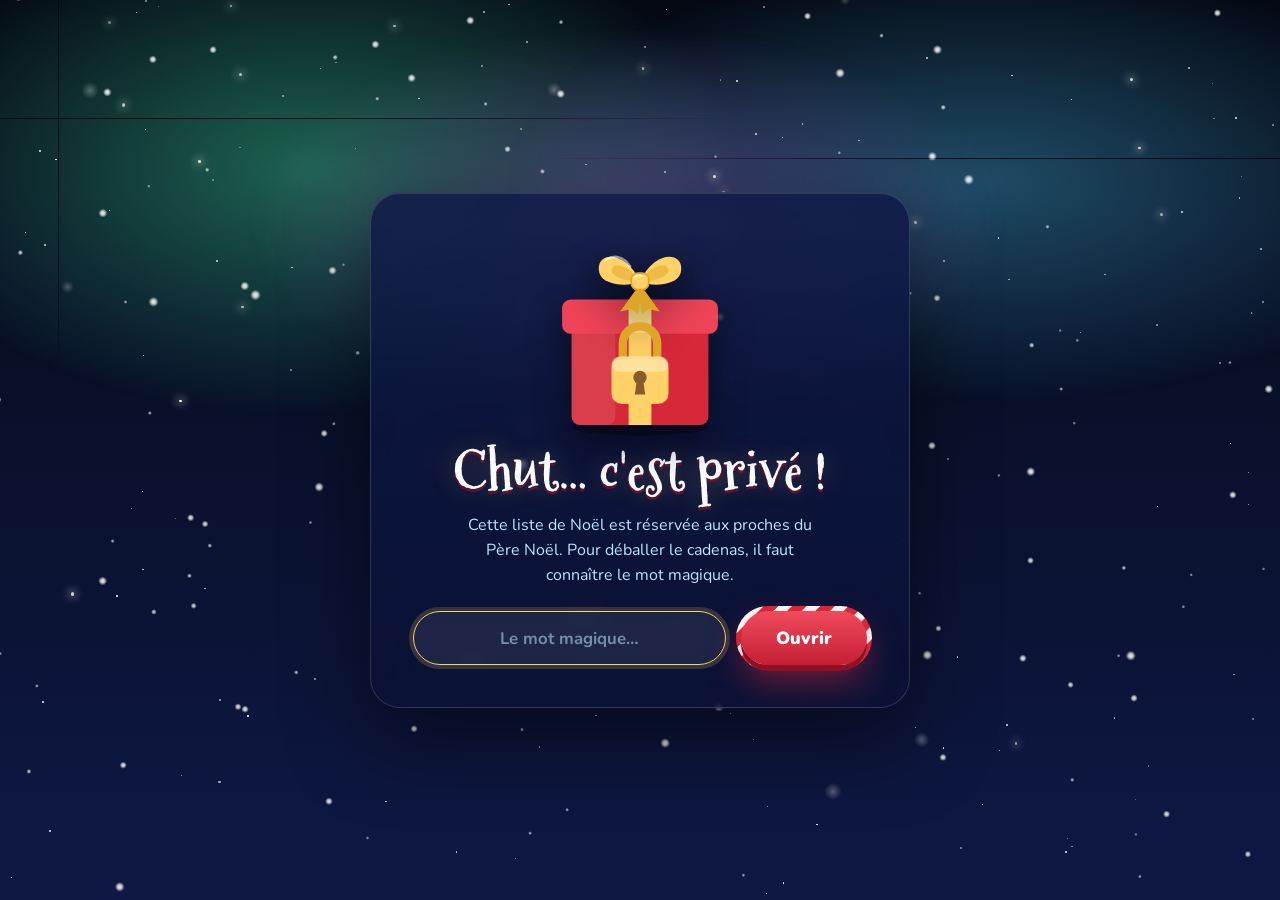
==== commit ac19c703: "feat: add lightweight gate for access control with magic word and password change page - Implemented" ====
--- a/index.html
+++ b/index.html
@@ -6,19 +6,43 @@
   <title>Ma Liste de Noël</title>
   <meta name="description" content="Ma liste de Noël version féerique : déballe les paquets pour découvrir mes envies !">
   <meta name="theme-color" content="#0a1230">
+  <meta name="color-scheme" content="dark">
+  <!-- Liste privée : on demande aux moteurs de recherche de ne pas l'indexer -->
+  <meta name="robots" content="noindex, nofollow">
+
+  <!-- Aperçu quand on partage le lien (WhatsApp, iMessage, Messenger, Discord, Slack…).
+       ⚠️ Les adresses ci-dessous doivent être complètes : si tu changes d'adresse (nom du dépôt,
+       nom de domaine…), remplace "https://ilanbs14.github.io/Liste/" partout dans ce bloc. -->
+  <link rel="canonical" href="https://ilanbs14.github.io/Liste/">
   <meta property="og:type" content="website">
   <meta property="og:locale" content="fr_FR">
-  <meta property="og:title" content="Ma Liste de Noël">
-  <meta property="og:description" content="Déballe les paquets pour découvrir mes envies de Noël !">
-  <meta name="color-scheme" content="dark">
+  <meta property="og:site_name" content="Ma Liste de Noël">
+  <meta property="og:title" content="Ma Liste de Noël 🎄">
+  <meta property="og:description" content="Chut… ici se cachent mes plus beaux souhaits. Déballe les paquets pour les découvrir !">
+  <meta property="og:url" content="https://ilanbs14.github.io/Liste/">
+  <meta property="og:image" content="https://ilanbs14.github.io/Liste/assets/apercu.jpg">
+  <meta property="og:image:type" content="image/jpeg">
+  <meta property="og:image:width" content="1200">
+  <meta property="og:image:height" content="630">
+  <meta property="og:image:alt" content="Un village enneigé la nuit, un sapin décoré et le titre « Ma Liste de Noël ».">
+  <meta name="twitter:card" content="summary_large_image">
+  <meta name="twitter:title" content="Ma Liste de Noël 🎄">
+  <meta name="twitter:description" content="Chut… ici se cachent mes plus beaux souhaits. Déballe les paquets pour les découvrir !">
+  <meta name="twitter:image" content="https://ilanbs14.github.io/Liste/assets/apercu.jpg">
+
   <link rel="icon" type="image/svg+xml" href="assets/favicon.svg">
+  <link rel="apple-touch-icon" href="assets/apple-touch-icon.png">
 
   <link rel="preload" href="assets/fonts/mountains-700.woff2" as="font" type="font/woff2" crossorigin>
   <link rel="preload" href="assets/fonts/nunito.woff2" as="font" type="font/woff2" crossorigin>
   <link rel="stylesheet" href="css/base.css">
   <link rel="stylesheet" href="css/scene.css">
   <link rel="stylesheet" href="css/ui.css">
+  <link rel="stylesheet" href="css/avent.css">
   <script>document.documentElement.className += ' js';</script>
+  <!-- Le contenu et le verrou sont chargés tout de suite : la page décide d'afficher le site (ou l'écran d'accès) avant le premier affichage -->
+  <script src="data/ma-liste.js"></script>
+  <script src="js/gate.js"></script>
 </head>
 <body>
   <a class="skip-link" href="#liste">Aller directement à la liste</a>
@@ -26,6 +50,7 @@
   <!-- ============ DÉCOR DE FOND (fixe) ============ -->
   <div class="sky" aria-hidden="true">
     <div class="aurora"><i class="a1"></i><i class="a2"></i><i class="a3"></i></div>
+    <div class="aurora-show" id="aurora-show"></div>
     <div class="stars" id="stars"></div>
   </div>
   <canvas class="snow snow-back" id="snow-back" aria-hidden="true"></canvas>
@@ -33,6 +58,7 @@
   <div class="mood mood-grinch" id="mood-grinch" aria-hidden="true"></div>
   <div class="mood mood-disco" id="mood-disco" aria-hidden="true"></div>
   <div class="mood mood-blizzard" id="mood-blizzard" aria-hidden="true"></div>
+  <div class="mood mood-solstice" id="mood-solstice" aria-hidden="true"></div>
 
   <!-- ============ BARRE DU HAUT ============ -->
   <header class="topbar" id="topbar">
@@ -60,6 +86,21 @@
     </div>
   </header>
   <div class="garland" id="garland" aria-hidden="true"></div>
+
+  <!-- ============ ÉCRAN D'ACCÈS (visible seulement si le mot magique manque) ============ -->
+  <section class="gate" id="gate" aria-labelledby="gate-title">
+    <div class="gate-card">
+      <div class="gate-gift" id="gate-gift"></div>
+      <h1 class="gate-title" id="gate-title">Chut… c'est privé&nbsp;!</h1>
+      <p class="gate-text">Cette liste de Noël est réservée aux proches du Père Noël. Pour déballer le cadenas, il faut connaître le mot magique.</p>
+      <form class="gate-form" id="gate-form" autocomplete="off">
+        <label class="sr-only" for="gate-word">Le mot magique</label>
+        <input id="gate-word" type="text" placeholder="Le mot magique…" autocapitalize="none" autocorrect="off" spellcheck="false">
+        <button type="submit" class="btn btn-candy gate-btn"><span>Ouvrir</span></button>
+      </form>
+      <p class="gate-error" id="gate-error" role="alert" hidden>Hmm, ce n'est pas le bon mot… Le Père Noël te regarde de travers.</p>
+    </div>
+  </section>
 
   <main id="contenu">
     <!-- ============ HÉROS ============ -->
@@ -158,6 +199,12 @@
 
   <button type="button" class="to-top" id="to-top" aria-label="Remonter en haut" data-cursor-label="Hop, là-haut !"></button>
 
+  <!-- Calendrier de l'Avent : une animation spéciale chaque jour du 1er au 25 décembre -->
+  <button type="button" class="avent-btn" id="avent-btn" aria-label="Ouvrir le calendrier de l'Avent" data-cursor-label="Calendrier de l'Avent">
+    <span class="avent-ico" aria-hidden="true"></span>
+    <span class="avent-num" id="avent-num" aria-hidden="true"></span>
+  </button>
+
   <!-- ============ COUCHES AVANT (neige, effets, messages) ============ -->
   <canvas class="snow snow-front" id="snow-front" aria-hidden="true"></canvas>
   <div class="flight" id="flight" aria-hidden="true"></div>
@@ -165,12 +212,12 @@
   <div class="toasts" id="toasts" role="status" aria-live="polite"></div>
 
   <!-- Carnet des secrets : un calque classique (et non un <dialog> natif) pour que notre curseur reste visible devant -->
-  <div class="secrets-overlay" id="secrets-overlay" hidden>
-    <div class="secrets-backdrop" id="secrets-backdrop"></div>
-    <section class="secrets" id="secrets-dialog" role="dialog" aria-modal="true" aria-labelledby="secrets-title" tabindex="-1">
+  <div class="overlay" id="secrets-overlay" hidden>
+    <div class="overlay-backdrop"></div>
+    <section class="overlay-panel secrets" id="secrets-dialog" role="dialog" aria-modal="true" aria-labelledby="secrets-title" tabindex="-1">
       <header class="secrets-head">
         <h2 id="secrets-title">Carnet des secrets</h2>
-        <button type="button" class="icon-btn" id="secrets-close" aria-label="Fermer le carnet">×</button>
+        <button type="button" class="icon-btn" id="secrets-close" data-close aria-label="Fermer le carnet">×</button>
       </header>
       <p class="secrets-intro">Le Père Noël a caché des surprises un peu partout sur ce site. Arriveras-tu à toutes les trouver&nbsp;?</p>
       <div class="secrets-progress">
@@ -184,21 +231,33 @@
     </section>
   </div>
 
+  <div class="overlay" id="avent-overlay" hidden>
+    <div class="overlay-backdrop"></div>
+    <section class="overlay-panel avent-panel" id="avent-dialog" role="dialog" aria-modal="true" aria-labelledby="avent-title" tabindex="-1">
+      <header class="secrets-head">
+        <h2 id="avent-title">Calendrier de l'Avent</h2>
+        <button type="button" class="icon-btn" id="avent-close" data-close aria-label="Fermer le calendrier">×</button>
+      </header>
+      <p class="secrets-intro" id="avent-intro"></p>
+      <ol class="avent-grid" id="avent-grid"></ol>
+    </section>
+  </div>
+
   <noscript>
     <p class="noscript">Ce site féerique a besoin de JavaScript pour que la magie opère. Active-le et reviens&nbsp;! 🎄</p>
   </noscript>
 
-  <!-- Contenu de la liste (le seul fichier à modifier) -->
-  <script src="data/ma-liste.js"></script>
-  <!-- Moteur du site -->
+  <!-- Moteur du site (le contenu de la liste et le verrou sont chargés dans le <head>) -->
   <script src="js/core.js"></script>
   <script src="js/audio.js"></script>
   <script src="js/art.js"></script>
   <script src="js/fx.js"></script>
   <script src="js/cursor.js"></script>
   <script src="js/scene.js"></script>
+  <script src="js/feuille.js"></script>
   <script src="js/liste.js"></script>
   <script src="js/secrets.js"></script>
+  <script src="js/avent.js"></script>
   <script src="js/main.js"></script>
 </body>
 </html>
--- a/css/scene.css
+++ b/css/scene.css
@@ -251,7 +251,7 @@
 .elf-panel { top: -40px; right: 11%; z-index: 0; }
 .elf-footer { top: 6px; left: 14%; width: 44px; height: 48px; z-index: 1; }
 /* Le lutin des paquets se glisse derrière le 3e cadeau : seul son bonnet dépasse du bord du haut */
-.elf-card { top: -25px; right: 15%; width: 40px; height: 44px; z-index: -1; }
+.elf-card { top: -32px; right: 15%; width: 40px; height: 44px; z-index: -1; }
 
 @media (max-width: 640px) {
   .moon { top: calc(var(--header-h) + 4px); right: 10px; width: 52px; }
--- a/css/ui.css
+++ b/css/ui.css
@@ -175,7 +175,7 @@
   box-shadow: 0 30px 80px rgba(0, 0, 0, .45), inset 0 1px 0 rgba(255, 255, 255, .12);
 }
 .snowcap {
-  position: absolute; left: -6px; right: -6px; top: -22px; height: 36px; z-index: 3; pointer-events: none; border-radius: 30px 30px 0 0;
+  position: absolute; left: -6px; right: -6px; top: 0px; height: 36px; z-index: 3; pointer-events: none; border-radius: 30px 30px 0 0;
   background: url("data:image/svg+xml,%3Csvg xmlns='http://www.w3.org/2000/svg' width='120' height='36' viewBox='0 0 120 36'%3E%3Cdefs%3E%3ClinearGradient id='g' x1='0' y1='0' x2='0' y2='1'%3E%3Cstop offset='0' stop-color='%23ffffff'/%3E%3Cstop offset='1' stop-color='%23c9ddff'/%3E%3C/linearGradient%3E%3C/defs%3E%3Cpath d='M0 0H120V16C110 28 100 28 90 16S70 4 60 16S40 28 30 16S10 4 0 16Z' fill='url(%23g)'/%3E%3C/svg%3E") repeat-x left top / 120px 36px;
   filter: drop-shadow(0 3px 2px rgba(0, 0, 0, .25));
 }
@@ -334,6 +334,9 @@
 .back-ico { width: 78px; height: 78px; margin-top: .6rem; flex: none; overflow: hidden; display: grid; place-items: center; border-radius: 50%; background: radial-gradient(circle at 35% 30%, #ffffff, #ffe6a8); border: 3px solid #fff; box-shadow: 0 6px 14px rgba(120, 80, 0, .3); }
 .back-emoji { font-size: 2.6rem; line-height: 1; }
 .back-ico img { width: 100%; height: 100%; object-fit: cover; }
+/* Photo de produit (lien dans le champ emoji) : un cadre plus grand, la photo entière visible */
+.back-ico.is-photo { width: min(100%, 210px); height: 128px; border-radius: 16px; background: #fff; border-color: #fff; box-shadow: 0 8px 18px rgba(120, 80, 0, .3), inset 0 0 0 1px rgba(120, 80, 0, .12); }
+.back-ico.is-photo img { object-fit: contain; padding: 5px; }
 .back-title { margin-top: .6rem; font-family: var(--font-title); font-weight: 700; font-size: 1.5rem; line-height: 1.05; color: #8f1022; }
 .back-cat { margin-top: .25rem; font-size: .7rem; font-weight: 900; letter-spacing: .08em; text-transform: uppercase; color: #8a6f4a; }
 .back-body { flex: 1 0 auto; width: 100%; margin: .45rem 0; }
@@ -388,7 +391,7 @@
 /* ==========================================================================
    MESSAGES (toasts)
    ========================================================================== */
-.toasts { position: fixed; left: 50%; bottom: calc(22px + env(safe-area-inset-bottom)); z-index: 70; width: min(92vw, 450px); transform: translateX(-50%); display: flex; flex-direction: column; align-items: center; gap: .6rem; pointer-events: none; }
+.toasts { position: fixed; left: 50%; bottom: calc(22px + env(safe-area-inset-bottom)); z-index: 90; width: min(92vw, 450px); transform: translateX(-50%); display: flex; flex-direction: column; align-items: center; gap: .6rem; pointer-events: none; }
 .toast {
   pointer-events: auto; max-width: 100%; padding: .75rem 1.15rem; border-radius: 18px; text-align: center;
   font-weight: 700; font-size: .95rem; line-height: 1.35; color: var(--snow);
@@ -409,38 +412,38 @@
    ========================================================================== */
 /* Ce n'est volontairement PAS un <dialog> en « couche supérieure » du navigateur : celle-ci passerait
    au-dessus de notre curseur personnalisé, qui disparaîtrait derrière. Ici, le curseur reste devant. */
-.secrets-overlay {
+.overlay {
   position: fixed; inset: 0; z-index: 80; display: grid; place-items: center; padding: 16px;
   opacity: 0; visibility: hidden; transition: opacity .3s ease, visibility 0s linear .3s;
 }
-.secrets-overlay[hidden] { display: none; }
-.secrets-overlay.open { opacity: 1; visibility: visible; transition: opacity .3s ease, visibility 0s linear 0s; }
-.secrets-backdrop { position: absolute; inset: 0; background: rgba(3, 6, 20, .74); -webkit-backdrop-filter: blur(4px); backdrop-filter: blur(4px); }
-.secrets {
-  position: relative; width: min(94vw, 900px); max-height: min(92vh, 940px); overflow: auto; overscroll-behavior: contain;
+.overlay[hidden] { display: none; }
+.overlay.open { opacity: 1; visibility: visible; transition: opacity .3s ease, visibility 0s linear 0s; }
+.overlay-backdrop { position: absolute; inset: 0; background: rgba(3, 6, 20, .74); -webkit-backdrop-filter: blur(4px); backdrop-filter: blur(4px); }
+.overlay-panel {
+  position: relative; width: min(94vw, 900px); max-height: min(95vh, 940px); overflow: auto; overscroll-behavior: contain;
   border-radius: 26px; color: var(--snow); outline: none;
   background: linear-gradient(180deg, #16215c, #0b1337);
   box-shadow: 0 40px 100px rgba(0, 0, 0, .65), 0 0 0 1px rgba(255, 255, 255, .14);
   transform: translateY(26px) scale(.95); transition: transform .45s var(--ease-pop);
 }
-.secrets-overlay.open .secrets { transform: none; }
-.secrets-head { display: flex; align-items: center; justify-content: space-between; margin: 0; padding: 1.2rem 1.4rem .2rem; }
+.overlay.open .overlay-panel { transform: none; }
+.secrets-head { display: flex; align-items: center; justify-content: space-between; margin: 0; padding: 1rem 1.4rem .1rem; }
 .secrets-head h2 { font-family: var(--font-title); font-weight: 700; font-size: 2.1rem; color: var(--gold); }
 .icon-btn { width: 40px; height: 40px; border-radius: 50%; display: grid; place-items: center; background: rgba(255, 255, 255, .1); color: #fff; font-size: 1.7rem; line-height: 1; transition: background .2s, transform .3s var(--ease-pop); }
 .icon-btn:hover { background: var(--red); transform: rotate(90deg); }
 .secrets-intro { padding: 0 1.4rem; color: var(--ice); }
-.secrets-progress { display: flex; align-items: center; gap: .8rem; padding: 1rem 1.4rem .4rem; font-weight: 900; font-variant-numeric: tabular-nums; }
+.secrets-progress { display: flex; align-items: center; gap: .8rem; padding: .7rem 1.4rem .2rem; font-weight: 900; font-variant-numeric: tabular-nums; }
 .bar { flex: 1; height: 12px; border-radius: 99px; overflow: hidden; background: rgba(255, 255, 255, .12); }
 .bar i { display: block; height: 100%; width: 0; border-radius: 99px; background: repeating-linear-gradient(-45deg, #d62839 0 10px, #f7fbff 10px 20px); background-size: 28.28px 28.28px; animation: stripes 1s linear infinite; transition: width .7s var(--ease-pop); }
-.secrets-list { display: grid; grid-template-columns: repeat(auto-fit, minmax(min(100%, 380px), 1fr)); gap: .6rem; padding: .7rem 1.4rem 1rem; }
-.secret { display: flex; gap: .85rem; align-items: flex-start; padding: .7rem .95rem; border-radius: 16px; background: rgba(255, 255, 255, .06); border: 1px solid rgba(255, 255, 255, .1); }
+.secrets-list { display: grid; grid-template-columns: repeat(auto-fit, minmax(min(100%, 380px), 1fr)); gap: .5rem; padding: .5rem 1.4rem .6rem; }
+.secret { display: flex; gap: .85rem; align-items: flex-start; padding: .55rem .9rem; border-radius: 16px; background: rgba(255, 255, 255, .06); border: 1px solid rgba(255, 255, 255, .1); }
 .secret-ico { flex: none; width: 42px; height: 42px; display: grid; place-items: center; border-radius: 50%; background: rgba(255, 255, 255, .1); color: var(--ice-dim); font-size: 1.4rem; font-weight: 900; line-height: 1; }
 .secret b { display: block; }
 .secret p { margin-top: .1rem; font-size: .88rem; line-height: 1.4; color: var(--ice); }
 .secret.is-locked p { font-style: italic; opacity: .85; }
 .secret.is-found { background: linear-gradient(90deg, rgba(255, 209, 102, .17), rgba(255, 209, 102, .05)); border-color: rgba(255, 209, 102, .42); }
 .secret.is-found .secret-ico { background: rgba(255, 209, 102, .24); }
-.secrets-foot { padding: 0 1.4rem 1.3rem; text-align: right; }
+.secrets-foot { padding: 0 1.4rem .9rem; text-align: right; }
 .secrets-foot .link { color: var(--ice-dim); font-size: .85rem; }
 
 /* ==========================================================================
@@ -545,3 +548,39 @@
 @media (max-width: 380px) {
   .tool-secrets .tool-count { display: none; }
 }
+
+/* ==========================================================================
+   ÉCRAN D'ACCÈS (verrou léger par mot magique)
+   ========================================================================== */
+.gate { display: none; }
+html.locked .gate { display: grid; place-items: center; position: relative; z-index: 3; min-height: 100vh; min-height: 100svh; padding: 24px; }
+html.locked .topbar, html.locked .garland, html.locked main, html.locked .footer,
+html.locked .to-top, html.locked .avent-btn { display: none !important; }
+.gate-card {
+  width: min(100%, 540px); padding: clamp(26px, 5vw, 42px); text-align: center; border-radius: 30px;
+  background: linear-gradient(180deg, rgba(15, 25, 70, .84), rgba(10, 17, 52, .8));
+  -webkit-backdrop-filter: blur(10px); backdrop-filter: blur(10px);
+  border: 1px solid var(--glass-line);
+  box-shadow: 0 30px 80px rgba(0, 0, 0, .5), inset 0 1px 0 rgba(255, 255, 255, .12);
+  animation: rise .9s var(--ease-pop) both;
+}
+.gate-gift { width: clamp(130px, 36vw, 190px); margin: 0 auto .4rem; }
+.gate-gift svg { display: block; width: 100%; height: auto; overflow: visible; transform-origin: 50% 92%; animation: gate-wiggle 3.4s ease-in-out infinite; filter: drop-shadow(0 14px 18px rgba(0, 0, 0, .45)); }
+.gate-gift.nope svg { animation: gate-nope .6s ease; }
+.gate-gift.open svg { animation: gate-open .9s var(--ease-pop) forwards; }
+@keyframes gate-wiggle { 0%, 84%, 100% { transform: rotate(0); } 88% { transform: rotate(-4deg); } 92% { transform: rotate(4deg); } 96% { transform: rotate(-2deg); } }
+@keyframes gate-nope { 15% { transform: translateX(-9px) rotate(-4deg); } 35% { transform: translateX(9px) rotate(4deg); } 55% { transform: translateX(-6px) rotate(-2deg); } 75% { transform: translateX(6px); } }
+@keyframes gate-open { 0% { transform: scale(1); } 40% { transform: scale(1.12) rotate(-5deg); } 100% { transform: scale(1.5) translateY(-30px); opacity: 0; } }
+.gate-title { font-family: var(--font-title); font-weight: 700; font-size: clamp(2.3rem, 7.5vw, 3.4rem); line-height: 1; color: var(--snow); text-shadow: 0 3px 0 rgba(143, 16, 34, .6), 0 0 24px rgba(255, 209, 102, .3); }
+.gate-text { margin: .9rem auto 1.5rem; max-width: 36ch; color: var(--ice); }
+.gate-form { display: flex; flex-wrap: wrap; justify-content: center; gap: .9rem; }
+.gate-form input {
+  flex: 1 1 210px; height: 54px; padding: 0 1.2rem; border-radius: 999px; text-align: center;
+  border: 1.5px solid rgba(255, 255, 255, .22); background: rgba(255, 255, 255, .08); color: var(--snow);
+  font: inherit; font-weight: 700; font-size: 1.05rem; outline: none; transition: border-color .2s, box-shadow .2s;
+}
+.gate-form input::placeholder { color: rgba(191, 227, 255, .55); }
+.gate-form input:focus { border-color: var(--gold); box-shadow: 0 0 0 4px rgba(255, 209, 102, .18); }
+.gate-btn { padding: 1rem 2.2rem; font-size: 1.1rem; }
+.gate-error { margin-top: 1.1rem; font-weight: 700; color: #ffb3bd; }
+.gate-error[hidden] { display: none; }
--- a/css/avent.css
+++ b/css/avent.css
@@ -0,0 +1,113 @@
+/* ==========================================================================
+   AVENT — calendrier, portes, personnages qui traversent l'écran, ciels spéciaux
+   ========================================================================== */
+
+/* ---------- Personnages qui traversent l'écran (lutins, rennes, train) ---------- */
+.actor { position: fixed; left: 0; z-index: 47; pointer-events: none; will-change: transform; }
+.actor svg { display: block; width: 100%; height: auto; overflow: visible; filter: drop-shadow(0 4px 6px rgba(0, 0, 0, .4)); }
+.puff-t { fill: #e6eeff; opacity: 0; transform-box: fill-box; transform-origin: center; animation: tsmoke 1.5s linear infinite; }
+.puff-t.p2 { animation-delay: .5s; }
+.puff-t.p3 { animation-delay: 1s; }
+@keyframes tsmoke { 0% { opacity: 0; transform: translate(0, 0) scale(.5); } 15% { opacity: .85; } 100% { opacity: 0; transform: translate(-46px, -54px) scale(2.4); } }
+
+/* ---------- Bonhomme de neige qui danse (jour 8) ---------- */
+.snowman-svg.dance { animation: sn-dance .62s ease-in-out infinite; }
+@keyframes sn-dance {
+  0%, 100% { transform: rotate(-6deg) translateY(0); }
+  25% { transform: rotate(0deg) translateY(-16px); }
+  50% { transform: rotate(6deg) translateY(0); }
+  75% { transform: rotate(0deg) translateY(-16px); }
+}
+.snowman-svg.dance .sn-arm-r { animation-duration: .36s; animation-iteration-count: infinite; }
+.snowman-svg.dance .sn-arm-l { transform-box: fill-box; transform-origin: 100% 100%; animation: sn-wave-l .36s ease-in-out infinite alternate; }
+@keyframes sn-wave-l { from { transform: rotate(0); } to { transform: rotate(16deg); } }
+
+/* ---------- Aurore boréale éclatante (jour 7) ---------- */
+.aurora-show {
+  position: absolute; left: -10%; right: -10%; top: 0; height: 78vh; opacity: 0; mix-blend-mode: screen;
+  transition: opacity 2.4s ease;
+  background:
+    repeating-linear-gradient(100deg, rgba(61, 255, 170, 0) 0, rgba(61, 255, 170, .42) 48px, rgba(76, 201, 240, .36) 92px, rgba(199, 125, 255, .38) 136px, rgba(255, 110, 190, .26) 168px, rgba(61, 255, 170, 0) 210px),
+    linear-gradient(to bottom, rgba(61, 255, 170, .35), rgba(61, 255, 170, 0) 75%);
+  -webkit-mask-image: linear-gradient(to bottom, #000 0, rgba(0, 0, 0, .65) 42%, transparent 88%);
+  mask-image: linear-gradient(to bottom, #000 0, rgba(0, 0, 0, .65) 42%, transparent 88%);
+  animation: aurora-wave 9s ease-in-out infinite alternate;
+}
+body.fx-aurora .aurora-show { opacity: 1; }
+@keyframes aurora-wave {
+  from { transform: translateX(-5%) skewX(-7deg) scaleY(.88); background-position: 0 0, 0 0; }
+  to { transform: translateX(5%) skewX(7deg) scaleY(1.14); background-position: 120px 0, 0 0; }
+}
+
+/* ---------- Solstice d'hiver (jour 21) : la plus longue nuit ---------- */
+.mood-solstice {
+  z-index: 1; mix-blend-mode: normal;
+  background:
+    radial-gradient(ellipse at 50% 112%, rgba(255, 170, 60, .34), transparent 58%),
+    linear-gradient(rgba(6, 4, 30, .38), rgba(6, 4, 30, 0) 70%);
+}
+body.fx-solstice .mood-solstice { opacity: 1; }
+body.fx-solstice .moon { filter: brightness(1.18) saturate(1.2); }
+body.fx-solstice .stars i { animation-duration: 1.6s; }
+
+/* ---------- Message du jour ---------- */
+.toast-avent { border-color: rgba(255, 209, 102, .6); box-shadow: 0 0 0 1px rgba(255, 209, 102, .25), 0 14px 34px rgba(0, 0, 0, .5), 0 0 30px rgba(255, 209, 102, .2); }
+
+/* ---------- Bouton du calendrier (en bas à gauche) ---------- */
+.avent-btn {
+  position: fixed; left: clamp(12px, 2.5vw, 26px); bottom: calc(clamp(12px, 2.5vw, 26px) + env(safe-area-inset-bottom)); z-index: 48;
+  width: 56px; height: 56px; border-radius: 50%; display: grid; place-items: center;
+  background: rgba(10, 18, 48, .85); border: 1.5px solid rgba(255, 209, 102, .6);
+  -webkit-backdrop-filter: blur(8px); backdrop-filter: blur(8px);
+  box-shadow: 0 8px 22px rgba(0, 0, 0, .4);
+  transition: transform .3s var(--ease-pop), box-shadow .3s;
+}
+.avent-btn:hover { transform: translateY(-3px) scale(1.06); }
+.avent-btn .avent-ico { width: 30px; height: 30px; display: block; }
+.avent-btn .avent-ico svg { width: 100%; height: 100%; }
+.avent-btn.is-idle { border-color: rgba(255, 255, 255, .25); }
+.avent-btn.is-idle .avent-ico { opacity: .8; filter: saturate(.7); }
+.avent-num { position: absolute; right: -4px; top: -6px; min-width: 24px; height: 24px; padding: 0 5px; border-radius: 999px; display: grid; place-items: center; background: var(--red); color: #fff; font-size: .78rem; font-weight: 900; border: 2px solid #0a1230; }
+.avent-num:empty { display: none; }
+.avent-btn.has-new { animation: avent-pulse 1.8s ease-in-out infinite; }
+@keyframes avent-pulse { 0%, 100% { box-shadow: 0 8px 22px rgba(0, 0, 0, .4), 0 0 0 0 rgba(255, 209, 102, .6); } 50% { box-shadow: 0 8px 22px rgba(0, 0, 0, .4), 0 0 0 12px rgba(255, 209, 102, 0); } }
+
+/* ---------- Fenêtre du calendrier ---------- */
+.avent-panel { width: min(94vw, 560px); }
+.avent-grid { display: grid; grid-template-columns: repeat(5, 1fr); gap: 10px; margin: 0; padding: .8rem 1.4rem 1.5rem; list-style: none; }
+.door { position: relative; display: block; width: 100%; aspect-ratio: 5 / 6; perspective: 520px; padding: 0; border-radius: 12px; }
+.door-in {
+  position: absolute; inset: 0; display: flex; flex-direction: column; align-items: center; justify-content: center; gap: .1rem; border-radius: 12px;
+  background: radial-gradient(circle at 50% 38%, #fff6d6, #ffd98a 68%, #e0a526);
+  box-shadow: inset 0 0 14px rgba(120, 70, 0, .45);
+}
+.door-in i { font-style: normal; font-size: clamp(1.4rem, 5vw, 2rem); line-height: 1; }
+.door-in small { font-size: .7rem; font-weight: 900; color: #7a4a00; }
+.door-leaf {
+  position: absolute; inset: 0; display: grid; place-items: center; border-radius: 12px; transform-origin: 0 50%; backface-visibility: hidden; -webkit-backface-visibility: hidden;
+  background: linear-gradient(160deg, var(--c1, #e63950), var(--c2, #9d1629));
+  box-shadow: 0 5px 12px rgba(0, 0, 0, .4), inset 0 0 0 2px rgba(255, 255, 255, .25), inset 0 -8px 16px rgba(0, 0, 0, .18);
+  transition: transform .7s var(--ease-pop);
+}
+.door-leaf::before { content: ''; position: absolute; inset: 14% 16% 38%; border-radius: 6px; border: 2px solid rgba(255, 255, 255, .35); }
+.door-leaf::after { content: ''; position: absolute; right: 12%; top: 54%; width: 7px; height: 7px; border-radius: 50%; background: var(--gold); box-shadow: 0 0 6px rgba(255, 209, 102, .8); }
+.door-leaf b { position: relative; z-index: 1; margin-top: 28%; font-family: var(--font-title); font-weight: 700; font-size: clamp(1.1rem, 4.2vw, 1.6rem); color: #fff; text-shadow: 0 2px 0 rgba(0, 0, 0, .3); }
+.avent-grid li:nth-child(even) .door-leaf { --c1: #1f9d55; --c2: #0d6338; }
+.avent-grid li:nth-child(5n) .door-leaf { --c1: #e8b74f; --c2: #b5802a; }
+.avent-grid li:nth-child(5n) .door-leaf b { color: #5a3410; text-shadow: none; }
+.avent-grid li:nth-child(5n) .door-leaf::before { border-color: rgba(90, 52, 16, .4); }
+.door.is-open .door-leaf { transform: rotateY(-114deg); }
+.door.is-open:hover .door-in { filter: brightness(1.08); }
+.door.is-open:hover .door-leaf { transform: rotateY(-100deg); }
+.door.is-locked { opacity: .92; }
+.door.is-locked .door-in { background: radial-gradient(circle at 50% 38%, #3a4a8c, #1c2766); box-shadow: inset 0 0 14px rgba(0, 0, 0, .5); }
+.door.is-locked .door-in small { color: rgba(255, 255, 255, .5); }
+.door.nope { animation: door-nope .45s ease; }
+@keyframes door-nope { 20% { transform: translateX(-5px) rotate(-3deg); } 40% { transform: translateX(5px) rotate(3deg); } 60% { transform: translateX(-3px); } 80% { transform: translateX(3px); } }
+.door.is-today::after { content: ''; position: absolute; inset: -5px; border-radius: 16px; border: 2.5px solid var(--gold); animation: pulse 1.6s ease-in-out infinite; pointer-events: none; }
+.door-today { position: absolute; left: 50%; bottom: -9px; transform: translateX(-50%); padding: .05rem .5rem; border-radius: 999px; background: var(--gold); color: #5a3410; font-size: .6rem; font-weight: 900; letter-spacing: .04em; text-transform: uppercase; white-space: nowrap; z-index: 2; }
+
+@media (max-width: 520px) {
+  .avent-grid { gap: 7px; padding-left: 1rem; padding-right: 1rem; }
+  .avent-btn { width: 50px; height: 50px; }
+}
